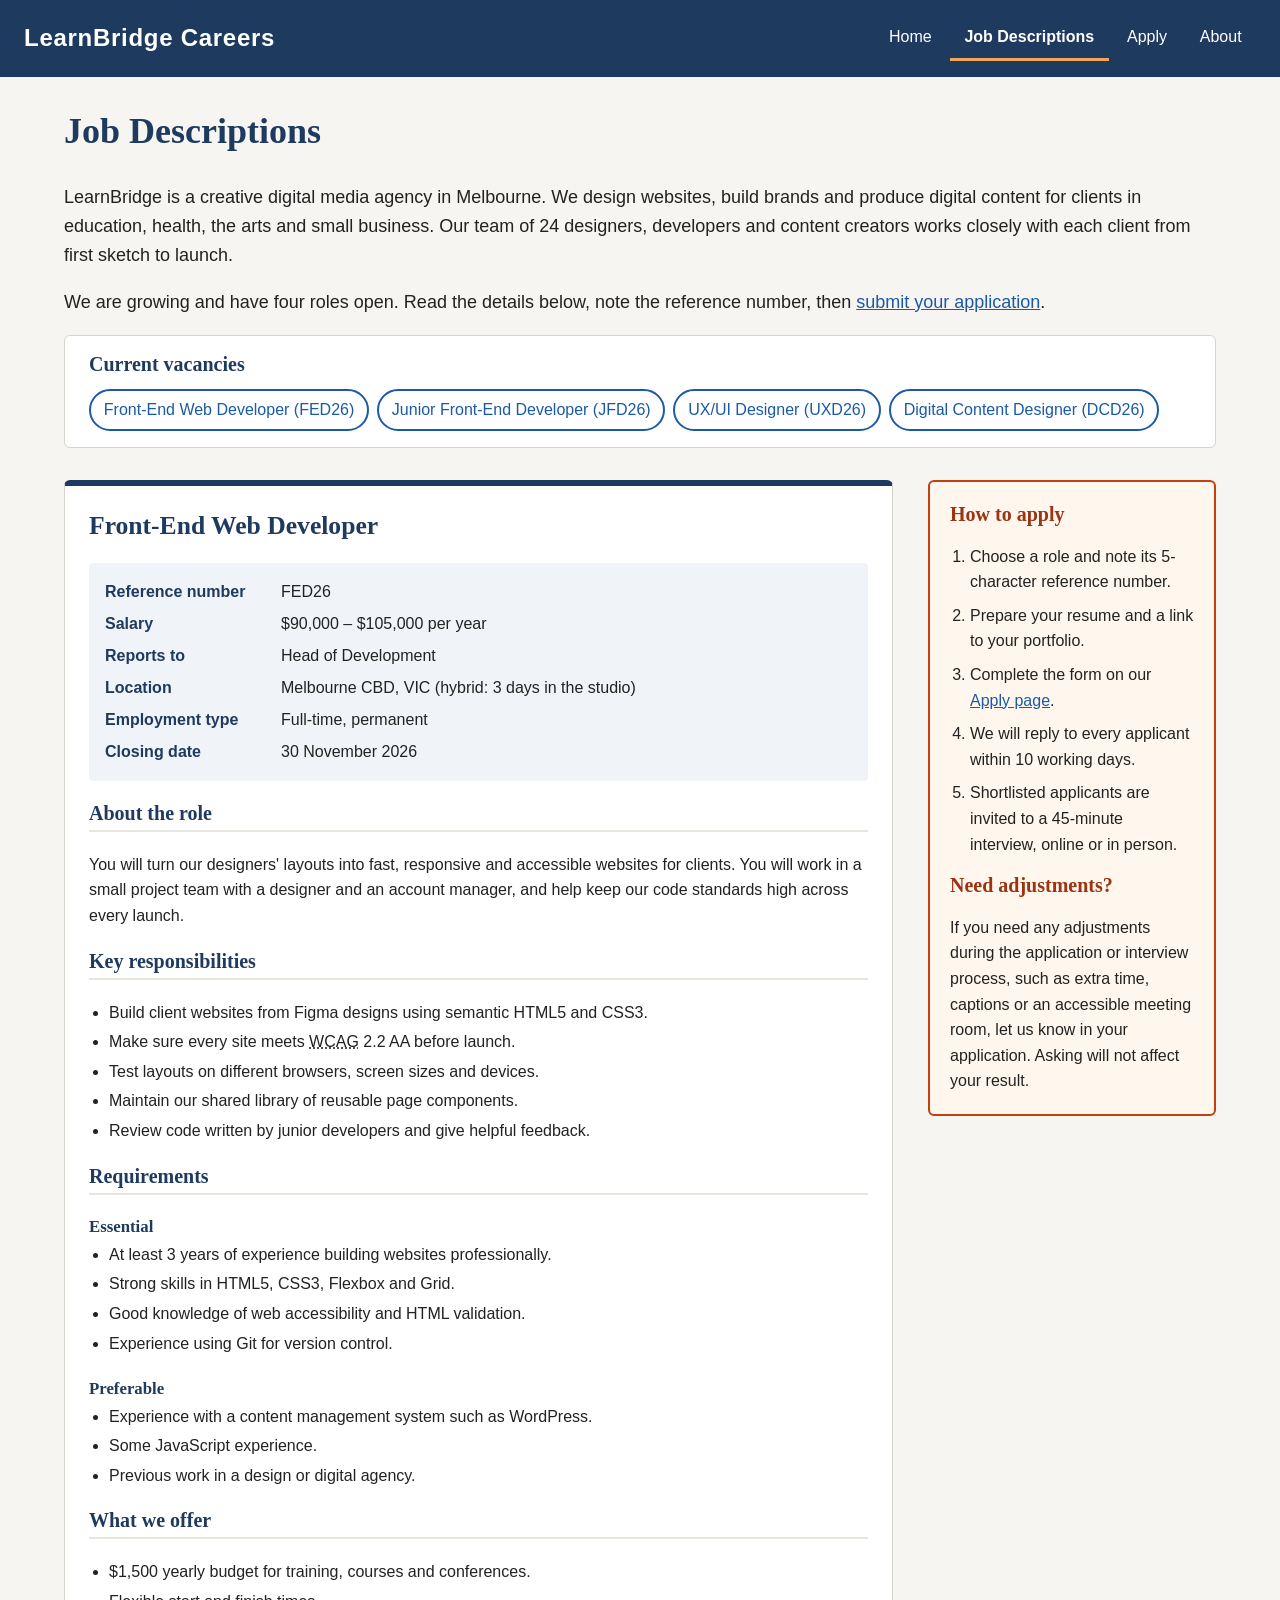
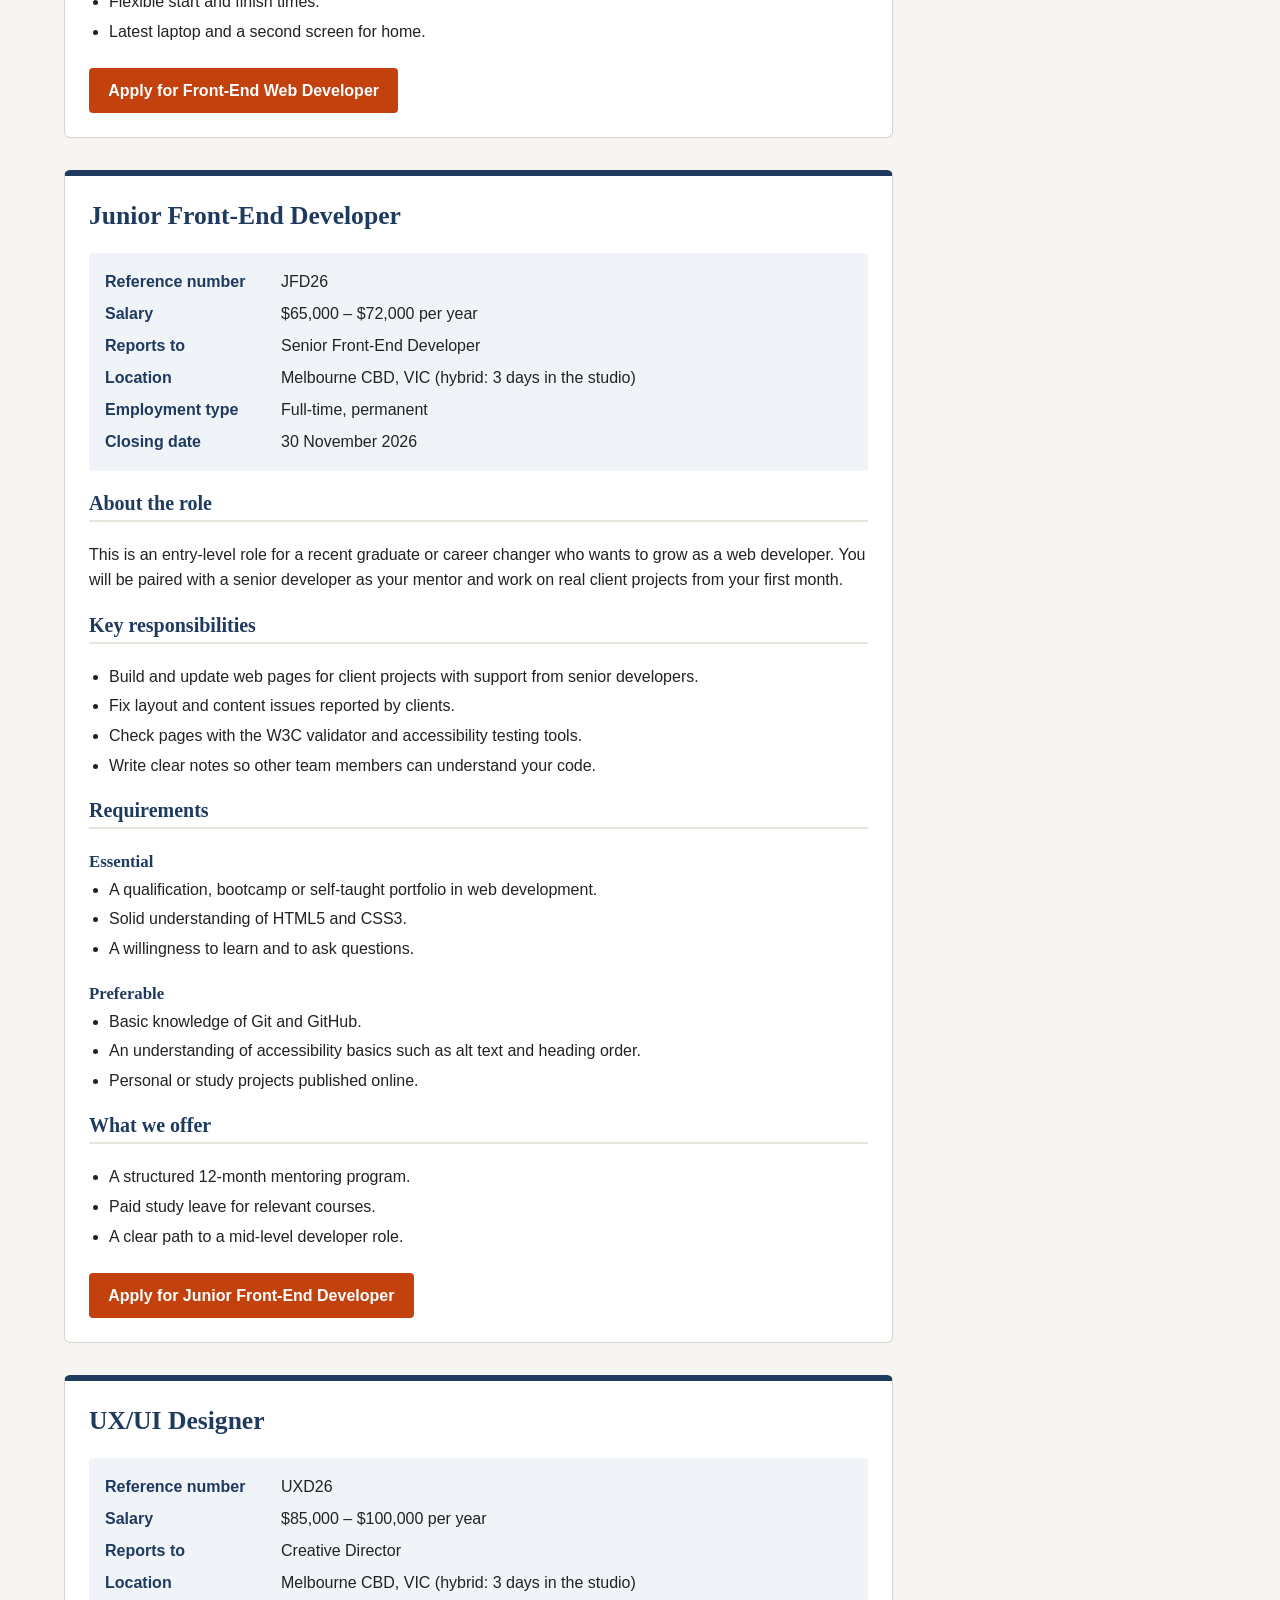
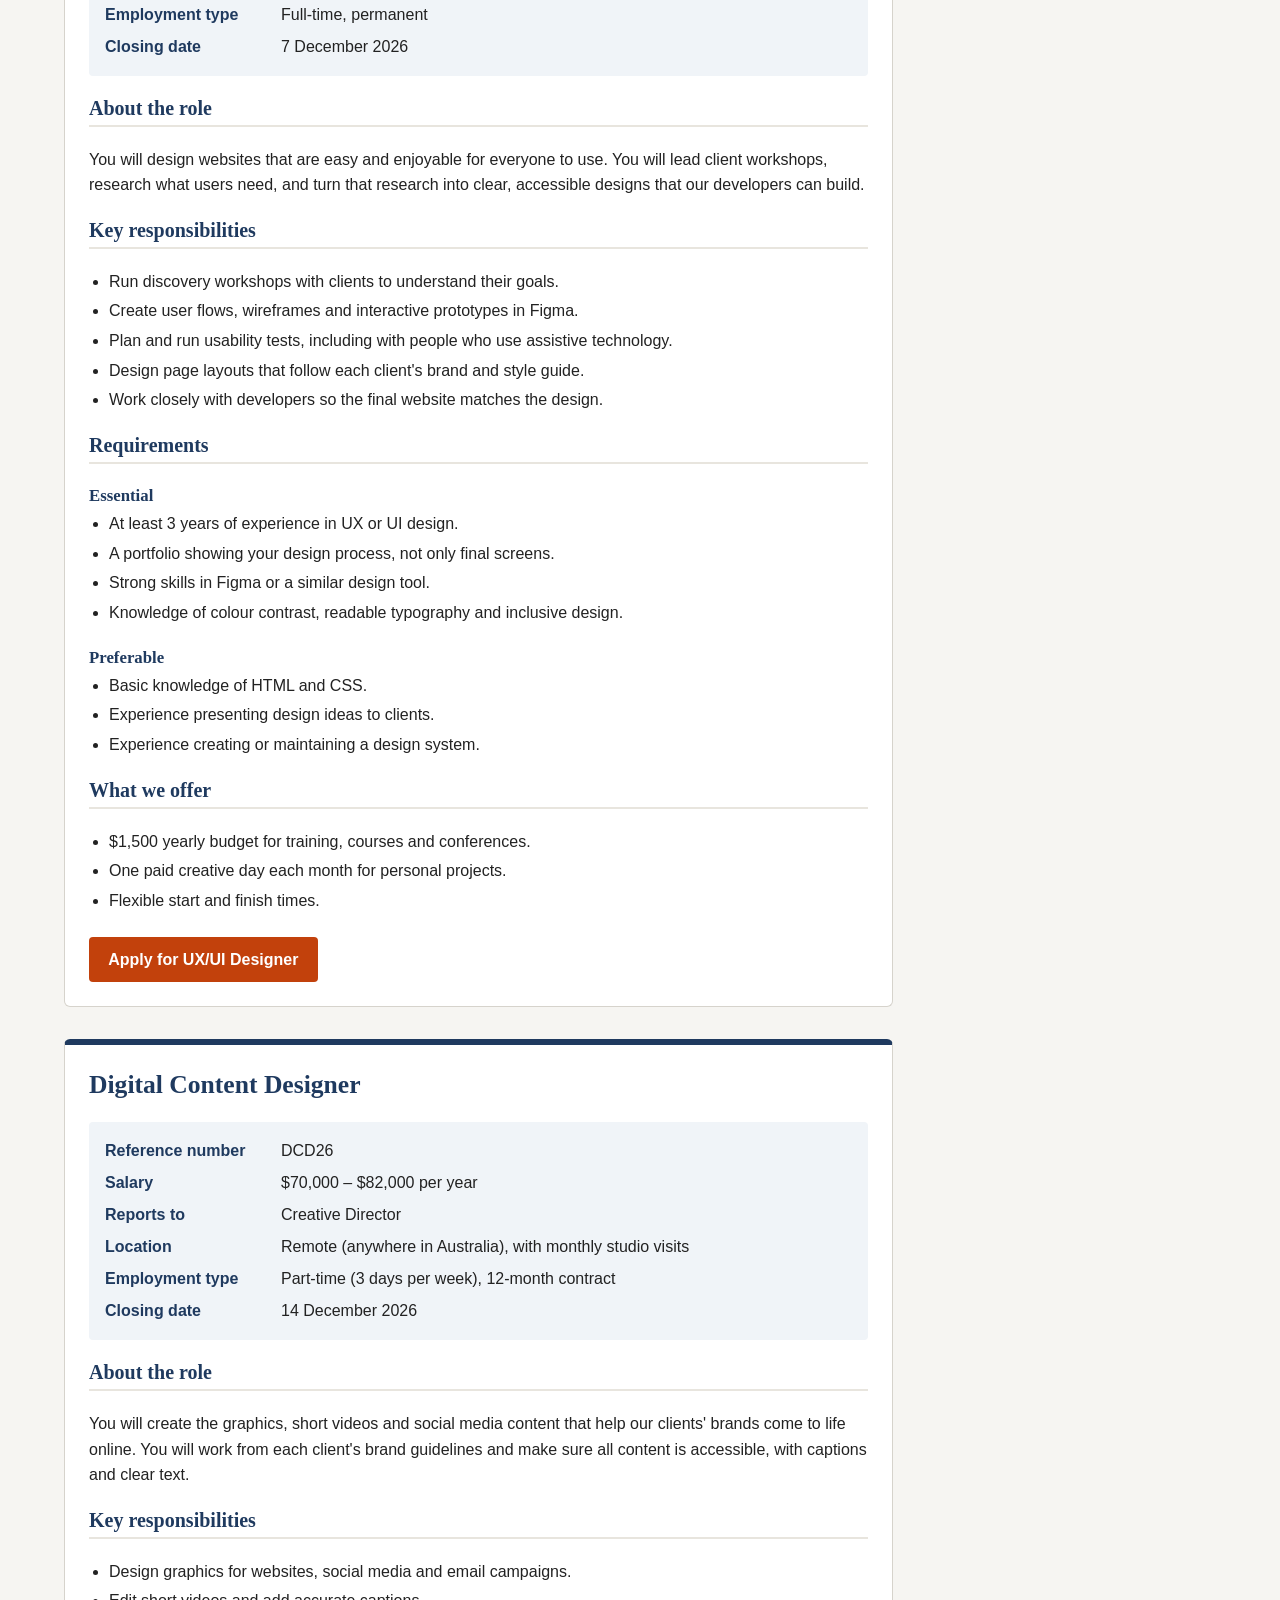
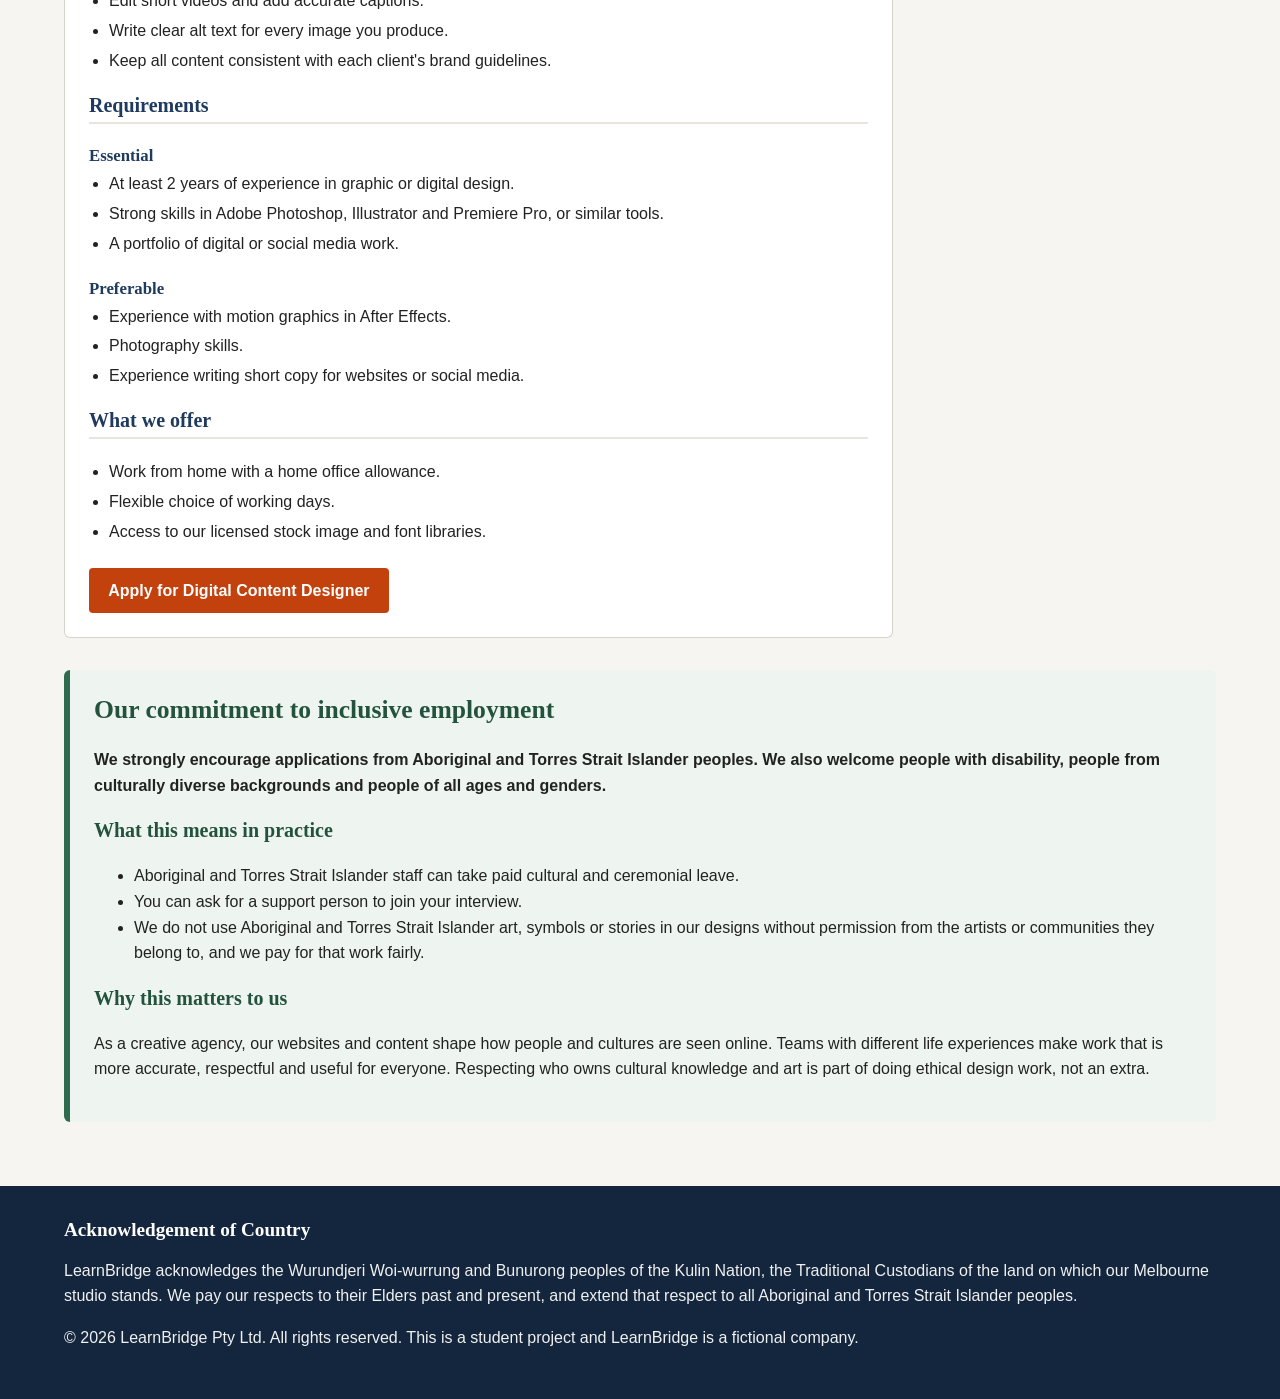
==== jobs.html @ 380470c9 "import part 1 site as starting point for part 2" ====
<!DOCTYPE html>
<!--
  filename: jobs.html  

  author: Minh Nguyen

  created: 10/05/2026

  last modified: 10/29/2026

  description: 4 job descriptions available at LearnBridge and a how to apply sidebar
-->
<html lang="en">
<head>
  <meta charset="UTF-8">
  <meta name="viewport" content="width=device-width, initial-scale=1.0">
  <meta name="description" content="Job vacancies at LearnBridge, a creative digital media agency: front-end developers, UX/UI designer and digital content designer.">
  <meta name="keywords" content="LearnBridge, jobs, careers, front-end developer, UX designer, UI designer, digital content, creative agency">
  <meta name="author" content="Minh Nguyen">
  <link rel="stylesheet" href="styles/styles.css">

  <!-- Embedded CSS || Used in Inclusion Section -->
  <style>
    .inclusion {
      margin-top: 1rem;
      padding: 1.5rem;
      background-color: #eef5f0;
      border-left: 6px solid #2f6b4f;
      border-radius: 6px;
      clear: both;
    }
 
    .inclusion h2,
    .inclusion h3 {
      color: #24533d;
    }
 
    .inclusion h2 {
      margin-top: 0;
    }
  </style>
  
  <title>Job Descriptions | LearnBridge Careers</title>

</head>
 
<body>
  <a class="skip-link" href="#main">Skip to main content</a>
  
  <!-- Common menu  -->
  <header class="site-header">
    <p class="logo">LearnBridge Careers</p>
    <nav aria-label="Menu">
      <ul class="menu">
        <li><a href="index.html">Home</a></li>
        <li><a href="jobs.html" aria-current="page">Job Descriptions</a></li>
        <li><a href="apply.html">Apply</a></li>
        <li><a href="about.html">About</a></li>
      </ul>
    </nav>
  </header>
 
  <main id="main">
    
    <!-- Page intro  -->
    <section class="page-intro">
      <h1>Job Descriptions</h1>
      <p>LearnBridge is a creative digital media agency in Melbourne. We design websites, build brands and produce digital content for clients in education, health, the arts and small business. Our team of 24 designers, developers and content creators works closely with each client from first sketch to launch.</p>
      <p>We are growing and have four roles open. Read the details below, note the reference number, then <a href="apply.html">submit your application</a>.</p>
    </section>

    <nav class="job-links" aria-label="Jobs on this page">
      <h2>Current vacancies</h2>
      <ul>
        <li><a href="#FED26">Front-End Web Developer (FED26)</a></li>
        <li><a href="#JFD26">Junior Front-End Developer (JFD26)</a></li>
        <li><a href="#UXD26">UX/UI Designer (UXD26)</a></li>
        <li><a href="#DCD26">Digital Content Designer (DCD26)</a></li>
      </ul>
    </nav>
 
    <div class="jobs-layout">
      <div class="job-list">

        <!-- Front-End Web Developer -->
        <article class="job" id="FED26">
          <h2>Front-End Web Developer</h2>
 
          <dl class="job-summary">
            <dt>Reference number</dt>
            <dd>FED26</dd>
            <dt>Salary</dt>
            <dd>$90,000 &ndash; $105,000 per year</dd>
            <dt>Reports to</dt>
            <dd>Head of Development</dd>
            <dt>Location</dt>
            <dd>Melbourne CBD, VIC (hybrid: 3 days in the studio)</dd>
            <dt>Employment type</dt>
            <dd>Full-time, permanent</dd>
            <dt>Closing date</dt>
            <dd><time datetime="2026-11-30">30 November 2026</time></dd>
          </dl>
 
          <section>
            <h3>About the role</h3>
            <p>You will turn our designers' layouts into fast, responsive and accessible websites for clients. You will work in a small project team with a designer and an account manager, and help keep our code standards high across every launch.</p>
          </section>
 
          <section>
            <h3>Key responsibilities</h3>
            <ul>
              <li>Build client websites from Figma designs using semantic HTML5 and CSS3.</li>
              <li>Make sure every site meets <abbr title="Web Content Accessibility Guidelines">WCAG</abbr> 2.2 AA before launch.</li>
              <li>Test layouts on different browsers, screen sizes and devices.</li>
              <li>Maintain our shared library of reusable page components.</li>
              <li>Review code written by junior developers and give helpful feedback.</li>
            </ul>
          </section>
 
          <section>
            <h3>Requirements</h3>
            <h4>Essential</h4>
            <ul>
              <li>At least 3 years of experience building websites professionally.</li>
              <li>Strong skills in HTML5, CSS3, Flexbox and Grid.</li>
              <li>Good knowledge of web accessibility and HTML validation.</li>
              <li>Experience using Git for version control.</li>
            </ul>
            <h4>Preferable</h4>
            <ul>
              <li>Experience with a content management system such as WordPress.</li>
              <li>Some JavaScript experience.</li>
              <li>Previous work in a design or digital agency.</li>
            </ul>
          </section>
 
          <section>
            <h3>What we offer</h3>
            <ul>
              <li>$1,500 yearly budget for training, courses and conferences.</li>
              <li>Flexible start and finish times.</li>
              <li>Latest laptop and a second screen for home.</li>
            </ul>
          </section>
 
          <p class="apply-link"><a href="apply.html">Apply for Front-End Web Developer</a></p>
        </article>
 
        <!-- Junior Front-End Developer -->
        <article class="job" id="JFD26">
          <h2>Junior Front-End Developer</h2>
 
          <dl class="job-summary">
            <dt>Reference number</dt>
            <dd>JFD26</dd>
            <dt>Salary</dt>
            <dd>$65,000 &ndash; $72,000 per year</dd>
            <dt>Reports to</dt>
            <dd>Senior Front-End Developer</dd>
            <dt>Location</dt>
            <dd>Melbourne CBD, VIC (hybrid: 3 days in the studio)</dd>
            <dt>Employment type</dt>
            <dd>Full-time, permanent</dd>
            <dt>Closing date</dt>
            <dd><time datetime="2026-11-30">30 November 2026</time></dd>
          </dl>
 
          <section>
            <h3>About the role</h3>
            <p>This is an entry-level role for a recent graduate or career changer who wants to grow as a web developer. You will be paired with a senior developer as your mentor and work on real client projects from your first month.</p>
          </section>
 
          <section>
            <h3>Key responsibilities</h3>
            <ul>
              <li>Build and update web pages for client projects with support from senior developers.</li>
              <li>Fix layout and content issues reported by clients.</li>
              <li>Check pages with the W3C validator and accessibility testing tools.</li>
              <li>Write clear notes so other team members can understand your code.</li>
            </ul>
          </section>
 
          <section>
            <h3>Requirements</h3>
            <h4>Essential</h4>
            <ul>
              <li>A qualification, bootcamp or self-taught portfolio in web development.</li>
              <li>Solid understanding of HTML5 and CSS3.</li>
              <li>A willingness to learn and to ask questions.</li>
            </ul>
            <h4>Preferable</h4>
            <ul>
              <li>Basic knowledge of Git and GitHub.</li>
              <li>An understanding of accessibility basics such as alt text and heading order.</li>
              <li>Personal or study projects published online.</li>
            </ul>
          </section>
 
          <section>
            <h3>What we offer</h3>
            <ul>
              <li>A structured 12-month mentoring program.</li>
              <li>Paid study leave for relevant courses.</li>
              <li>A clear path to a mid-level developer role.</li>
            </ul>
          </section>
 
          <p class="apply-link"><a href="apply.html">Apply for Junior Front-End Developer</a></p>
        </article>
 
        <!-- UX/UI Designer -->
        <article class="job" id="UXD26">
          <h2>UX/UI Designer</h2>
 
          <dl class="job-summary">
            <dt>Reference number</dt>
            <dd>UXD26</dd>
            <dt>Salary</dt>
            <dd>$85,000 &ndash; $100,000 per year</dd>
            <dt>Reports to</dt>
            <dd>Creative Director</dd>
            <dt>Location</dt>
            <dd>Melbourne CBD, VIC (hybrid: 3 days in the studio)</dd>
            <dt>Employment type</dt>
            <dd>Full-time, permanent</dd>
            <dt>Closing date</dt>
            <dd><time datetime="2026-12-07">7 December 2026</time></dd>
          </dl>
 
          <section>
            <h3>About the role</h3>
            <p>You will design websites that are easy and enjoyable for everyone to use. You will lead client workshops, research what users need, and turn that research into clear, accessible designs that our developers can build.</p>
          </section>
 
          <section>
            <h3>Key responsibilities</h3>
            <ul>
              <li>Run discovery workshops with clients to understand their goals.</li>
              <li>Create user flows, wireframes and interactive prototypes in Figma.</li>
              <li>Plan and run usability tests, including with people who use assistive technology.</li>
              <li>Design page layouts that follow each client's brand and style guide.</li>
              <li>Work closely with developers so the final website matches the design.</li>
            </ul>
          </section>
 
          <section>
            <h3>Requirements</h3>
            <h4>Essential</h4>
            <ul>
              <li>At least 3 years of experience in UX or UI design.</li>
              <li>A portfolio showing your design process, not only final screens.</li>
              <li>Strong skills in Figma or a similar design tool.</li>
              <li>Knowledge of colour contrast, readable typography and inclusive design.</li>
            </ul>
            <h4>Preferable</h4>
            <ul>
              <li>Basic knowledge of HTML and CSS.</li>
              <li>Experience presenting design ideas to clients.</li>
              <li>Experience creating or maintaining a design system.</li>
            </ul>
          </section>
 
          <section>
            <h3>What we offer</h3>
            <ul>
              <li>$1,500 yearly budget for training, courses and conferences.</li>
              <li>One paid creative day each month for personal projects.</li>
              <li>Flexible start and finish times.</li>
            </ul>
          </section>
 
          <p class="apply-link"><a href="apply.html">Apply for UX/UI Designer</a></p>
        </article>
 
        <!-- Digital Content Designer -->
        <article class="job" id="DCD26">
          <h2>Digital Content Designer</h2>
 
          <dl class="job-summary">
            <dt>Reference number</dt>
            <dd>DCD26</dd>
            <dt>Salary</dt>
            <dd>$70,000 &ndash; $82,000 per year</dd>
            <dt>Reports to</dt>
            <dd>Creative Director</dd>
            <dt>Location</dt>
            <dd>Remote (anywhere in Australia), with monthly studio visits</dd>
            <dt>Employment type</dt>
            <dd>Part-time (3 days per week), 12-month contract</dd>
            <dt>Closing date</dt>
            <dd><time datetime="2026-12-14">14 December 2026</time></dd>
          </dl>
 
          <section>
            <h3>About the role</h3>
            <p>You will create the graphics, short videos and social media content that help our clients' brands come to life online. You will work from each client's brand guidelines and make sure all content is accessible, with captions and clear text.</p>
          </section>
 
          <section>
            <h3>Key responsibilities</h3>
            <ul>
              <li>Design graphics for websites, social media and email campaigns.</li>
              <li>Edit short videos and add accurate captions.</li>
              <li>Write clear alt text for every image you produce.</li>
              <li>Keep all content consistent with each client's brand guidelines.</li>
            </ul>
          </section>
 
          <section>
            <h3>Requirements</h3>
            <h4>Essential</h4>
            <ul>
              <li>At least 2 years of experience in graphic or digital design.</li>
              <li>Strong skills in Adobe Photoshop, Illustrator and Premiere Pro, or similar tools.</li>
              <li>A portfolio of digital or social media work.</li>
            </ul>
            <h4>Preferable</h4>
            <ul>
              <li>Experience with motion graphics in After Effects.</li>
              <li>Photography skills.</li>
              <li>Experience writing short copy for websites or social media.</li>
            </ul>
          </section>
 
          <section>
            <h3>What we offer</h3>
            <ul>
              <li>Work from home with a home office allowance.</li>
              <li>Flexible choice of working days.</li>
              <li>Access to our licensed stock image and font libraries.</li>
            </ul>
          </section>
 
          <p class="apply-link"><a href="apply.html">Apply for Digital Content Designer</a></p>
        </article>
 
      </div>
 
      <!-- Sidebar - Extra Info -->
      <aside class="sidebar" aria-label="Application information">
        <h2>How to apply</h2>
        <ol>
          <li>Choose a role and note its 5-character reference number.</li>
          <li>Prepare your resume and a link to your portfolio.</li>
          <li>Complete the form on our <a href="apply.html">Apply page</a>.</li>
          <li>We will reply to every applicant within 10 working days.</li>
          <li>Shortlisted applicants are invited to a 45-minute interview, online or in person.</li>
        </ol>
 
        <h2>Need adjustments?</h2>
        <p>If you need any adjustments during the application or interview process, such as extra time, captions or an accessible meeting room, let us know in your application. Asking will not affect your result.</p>
      </aside>
 
    </div>
 
    <!-- Inclusive employment statement || Used Embedded CSS in head -->
    <section class="inclusion" id="inclusion">
      <h2>Our commitment to inclusive employment</h2>

      <!-- Inline CSS -->
      <p style="font-weight: bold;">We strongly encourage applications from Aboriginal and Torres Strait Islander peoples. We also welcome people with disability, people from culturally diverse backgrounds and people of all ages and genders.</p>
 
      <h3>What this means in practice</h3>
      <ul>
        <li>Aboriginal and Torres Strait Islander staff can take paid cultural and ceremonial leave.</li>
        <li>You can ask for a support person to join your interview.</li>
        <li>We do not use Aboriginal and Torres Strait Islander art, symbols or stories in our designs without permission from the artists or communities they belong to, and we pay for that work fairly.</li>
      </ul>
 
      <h3>Why this matters to us</h3>
      <p>As a creative agency, our websites and content shape how people and cultures are seen online. Teams with different life experiences make work that is more accurate, respectful and useful for everyone. Respecting who owns cultural knowledge and art is part of doing ethical design work, not an extra.</p>
    </section>
 
  </main>
 
  <!-- Footer -->
  <footer class="site-footer">
    <h2>Acknowledgement of Country</h2>
    <p>LearnBridge acknowledges the Wurundjeri Woi-wurrung and Bunurong peoples of the Kulin Nation, the Traditional Custodians of the land on which our Melbourne studio stands. We pay our respects to their Elders past and present, and extend that respect to all Aboriginal and Torres Strait Islander peoples.</p>
    <p>&copy; 2026 LearnBridge Pty Ltd. All rights reserved. This is a student project and LearnBridge is a fictional company.</p>
  </footer>
</body>
</html>
---- styles/styles.css ----
/*

filename: styles.css  

author: Minh Nguyen

created: 10/23/2026

last modified: 10/29/2026

description: This file contains the CSS for the website, including all 4 pages.

Contents
    1.  Colour reference
    2.  Base styles (all pages)
    3.  Header and main menu (all pages)
    4.  Footer (all pages)
    5.  Jobs page (jobs.html)
    6.  Home page (index.html)   - to be added by teammate
    7.  Apply page (apply.html)  - to be added by teammate
    8.  About page (about.html)  - to be added by teammate
    9.  Accessibility: skip link and keyboard focus
*/
 
 
/* 
    1. Colour reference
    #1f3a5f  dark blue   - header, headings
    #14263d  navy        - footer background
    #1a5aa6  blue        - links
    #c2410c  orange      - buttons, accents
    #9a3412  dark orange - button hover, aside headings
    #fff7ed  light peach - aside background
    #f6f5f2  off-white   - page background
    #222222  near-black  - body text
    #ffdd57  yellow      - keyboard focus highlight
*/

/* 2. Base styles (all pages) */

/* Width and height include padding and border */
* {
    box-sizing: border-box;
}
 
body {
    margin: 0;
    font-family: Arial, Helvetica, sans-serif;
    font-size: 1rem;          
    line-height: 1.6;         
    color: #222222;
    background-color: #f6f5f2;
}

h1, h2, h3, h4 {
    font-family: Georgia, "Times New Roman", serif;
    line-height: 1.25;
    color: #1f3a5f;
}
 
h1 {
    font-size: 2.25rem;
    margin-top: 0;
}
 
h2 {
    font-size: 1.6rem;
}
 
h3 {
    font-size: 1.25rem;
}
 
h4 {
    font-size: 1.05rem;
    margin-bottom: 0.25rem;
}
 
a {
    color: #1a5aa6;
}
 
a:hover {
    color: #0f3d73;
    text-decoration-thickness: 2px;
}
 
/* Dotted Underline for Abbreviations */
abbr[title] {
    text-decoration: underline dotted;    
    cursor: help;
}

#main {
    max-width: 75rem;            /* stops lines getting too long on wide screens */
    margin: 0 auto;              /* centers the content */
    padding: 2rem 1.5rem;
}
 
 
/* 3. Header and main menu (all pages) */
 
.site-header {
    display: flex;             /* logo on the left, menu on the right */
    flex-wrap: wrap;           /* menu drops below the logo on small screens */
    justify-content: space-between;
    align-items: center;
    gap: 0.5rem 2rem;
    padding: 1rem 1.5rem;
    background-color: #1f3a5f;
    color: #ffffff;
}
 
.logo {
    margin: 0;
    font-size: 1.5rem;
    font-weight: bold;
    letter-spacing: 0.03em;
}
 
.menu {
    display: flex;
    flex-wrap: wrap;
    gap: 0.25rem;
    margin: 0;
    padding: 0;
    list-style: none;            /* removes the bullet points */
}
 
.menu > li {
    margin: 0;
}
 
.menu a {
    display: block;              /* makes the area clickable */
    padding: 0.5rem 0.9rem;
    color: #ffffff;
    text-decoration: none;
    border-bottom: 3px solid transparent;
}
 
.menu a:hover {
    color: #ffffff;
    background-color: #2c4f7c;
    border-bottom-color: #ffffff;
}
 
/* Highlights the page the user is on */
.menu a[aria-current="page"] {
    font-weight: bold;
    border-bottom-color: #f2a65a;
}
 

/* 4. Footer (all pages) */
 
.site-footer {
    margin-top: 2rem;
    padding: 2rem 1.5rem;
    background-color: #14263d;
    color: #f0f0f0;
}
 
/* Center everything inside the footer.
   72rem lines the footer text up with main
   (75rem minus the 1.5rem padding on each side) (Claude help) */
.site-footer > * {
    max-width: 72rem;
    margin-left: auto;
    margin-right: auto;
}
 
.site-footer h2 {
    margin-top: 0;
    font-size: 1.2rem;
    color: #ffffff;
}
 
 
/* 5. Jobs page (jobs.html) */
 
/* Page introduction */
 
/* make the intro paragraphs slightly larger */
.page-intro p {
    font-size: 1.125rem;
}
 
/* Current vacancies menu */
 
.job-links {
    margin-bottom: 2rem;
    padding: 1rem 1.5rem;
    background-color: #ffffff;
    border: 1px solid #d6d3cc;
    border-radius: 6px;
}
 
.job-links h2 {
    margin: 0 0 0.75rem;
    font-size: 1.25rem;
}
 
.job-links ul {
    display: flex;
    flex-wrap: wrap;
    gap: 0.5rem;
    margin: 0;
    padding: 0;
    list-style: none;                  /* removes the bullet points */
}
 
/* Pill buttons */
.job-links a {
    display: inline-block;
    padding: 0.4rem 0.8rem;
    border: 2px solid #1a5aa6;
    border-radius: 999px;
    text-decoration: none;
}
 
.job-links a:hover {
    color: #ffffff;
    background-color: #1a5aa6;
}
 
.job-list {
  float: left;
  width: 72%;
}
 
/* Aside requirement: floated right, 25% width, margin, padding and border */
.sidebar {
    float: right;
    width: 25%;
    margin: 0 0 1.5rem 3%;
    padding: 1.25rem;
    border: 2px solid #c2410c;
    border-radius: 6px;
    background-color: #fff7ed;
}
  
/* Sidebar contents */
 
.sidebar h2 {
    margin-top: 0;
    font-size: 1.25rem;
    color: #9a3412;
}
 
.sidebar ol {
    padding-left: 1.25rem;
}
 
.sidebar li {
    margin-bottom: 0.5rem;
}
 
/* Remove extra space under the last paragraph */
.sidebar p:last-child {
    margin-bottom: 0;
}
 
/* Job cards */
 
.job {
    margin-bottom: 2rem;
    padding: 1.5rem;
    background-color: #ffffff;
    border: 1px solid #d6d3cc;
    border-top: 6px solid #1f3a5f;
    border-radius: 6px;
}
 
.job h2 {
    margin-top: 0;
}
 
.job section {
    margin-top: 1.25rem;
}
 
.job h3 {
    padding-bottom: 0.25rem;
    border-bottom: 2px solid #e8e5de;
}
 
.job ul {
    padding-left: 1.25rem;
}
 
.job li {
    margin-bottom: 0.25rem;
}
 
/* Lists directly after an h4 sit closer to its heading */
.job h4 + ul {
    margin-top: 0.25rem;
}
 
/* Job summary */
 
.job-summary {
    display: grid;                /* places dt and dd on the same line */
    grid-template-columns: 10rem 1fr;
    gap: 0.4rem 1rem;
    margin: 0 0 1rem;
    padding: 1rem;
    background-color: #f0f4f8;
    border-radius: 4px;
}
 
.job-summary dt {
    font-weight: bold;
    color: #1f3a5f;
}
 
.job-summary dd {
    margin: 0;                   /* removes the default indent */
}
 
/* Apply button */
 
.apply-link {
    margin: 1.5rem 0 0;
}
 
.apply-link a {
    display: inline-block;
    padding: 0.6rem 1.2rem;
    font-weight: bold;
    color: #ffffff;
    background-color: #c2410c;
    border-radius: 4px;
    text-decoration: none;
}
 
.apply-link a:hover {
    color: #ffffff;
    background-color: #9a3412;
}
 
 

/* 6. Home page (index.html) */

.home .logo {
    display: flex;
    align-items: center;
    gap: 0.75rem;
}

.home .logo img {
    display: block;
    border-radius: 8px;
}

/* Space between the page sections */
.home main > section {
    margin-bottom: 2.5rem;
}

.home main > section > h2 {
    margin-top: 0;
}

.home .section-intro {
    max-width: 60ch;
}

/* Hero: text on the left, image on the right */
.home .hero {
    display: grid;
    grid-template-columns: 1.2fr 1fr;
    gap: 2rem;
    align-items: center;
    padding: 2.5rem;
    color: #ffffff;
    background-color: #1f3a5f;
    border-radius: 6px;
}

.home .hero h1 {
    margin-bottom: 0.25rem;
    font-size: 2.75rem;
    color: #ffffff;
}

.home .hero p {
    max-width: 55ch;
}

.home .eyebrow {
    display: inline-block;
    margin-bottom: 1rem;
    padding: 0.2rem 0.8rem;
    font-size: 0.85rem;
    font-weight: bold;
    text-transform: uppercase;
    color: #ffffff;
    background-color: #c2410c;
    border-radius: 999px;
}

.home .hero-img {
    width: 100%;                 
    height: auto;
    border-radius: 6px;
}

/* Buttons (links and the search button) */
.home .btn,
.home .search-row button {
    display: inline-block;
    padding: 0.6rem 1.2rem;
    font: inherit;
    font-weight: bold;
    color: #ffffff;
    background-color: #c2410c;
    border: 0;
    border-radius: 4px;
    text-decoration: none;
    cursor: pointer;
}

.home .btn:hover,
.home .search-row button:hover {
    color: #ffffff;
    background-color: #9a3412;
}

/* White button used on the dark blue hero */
.home .btn-light {
    color: #1f3a5f;
    background-color: #ffffff;
}

.home .btn-light:hover {
    color: #1f3a5f;
    background-color: #f0f4f8;
}

/* Search box */
.home .search-box {
    padding: 1rem 1.5rem;
    background-color: #ffffff;
    border: 1px solid #d6d3cc;
    border-radius: 6px;
}

.home .search-box label {
    display: block;
    margin-bottom: 0.4rem;
    font-weight: bold;
    color: #1f3a5f;
}

.home .search-row {
    display: flex;
    gap: 0.75rem;
    max-width: 36rem;
}

.home .search-row input[type="search"] {
    flex: 1;                     
    padding: 0.6rem 0.8rem;
    font: inherit;
    border: 2px solid #1f3a5f;
    border-radius: 4px;
}

.home .search-row input[type="search"]:focus {
    outline: 3px solid #1a5aa6;
    outline-offset: 2px;
}

/* Numbers strip */
.home .stats-list {
    display: grid;
    grid-template-columns: repeat(auto-fit, minmax(160px, 1fr));
    gap: 1rem;
    margin: 0;
    padding: 1.25rem;
    list-style: none;
    text-align: center;
    background-color: #f0f4f8;
    border-radius: 6px;
}

.home .stats-list strong {
    display: block;
    font-family: Georgia, "Times New Roman", serif;
    font-size: 1.9rem;
    color: #1f3a5f;
}

/* Cards (benefits and vacancies) */
.home .card-grid {
    display: grid;
    grid-template-columns: repeat(auto-fit, minmax(240px, 1fr));
    gap: 1.5rem;
    margin: 0;
    padding: 0;
    list-style: none;
}

.home .card {
    padding: 1.5rem;
    background-color: #ffffff;
    border: 1px solid #d6d3cc;
    border-top: 6px solid #1f3a5f;
    border-radius: 6px;
}

.home .card h3 {
    margin-top: 0;
}

.home .card:hover {
    border-top-color: #c2410c;
}

.home .card .meta {
    font-weight: bold;
    color: #9a3412;
}

/* Table with merged cells */
.home .timeline {
    width: 100%;
    border-collapse: collapse;
    background-color: #ffffff;
}

.home .timeline caption {
    padding: 0.5rem 0;
    font-weight: bold;
    text-align: left;
    color: #1f3a5f;
}

.home .timeline th,
.home .timeline td {
    padding: 0.75rem 1rem;
    text-align: left;
    border: 1px solid #d6d3cc;
}

.home .timeline thead th {
    text-align: center;
    color: #ffffff;
    background-color: #1f3a5f;
}

.home .timeline tbody th {
    color: #1f3a5f;
    background-color: #f0f4f8;
}

.home .timeline tbody tr:nth-child(even) td {
    background-color: #faf9f6;
}

/* Row highlight on mouse hover */
.home .timeline tbody tr:hover td {
    background-color: #fff7ed;
}

.home .timeline tfoot td {
    font-weight: bold;
    text-align: center;
    color: #ffffff;
    background-color: #c2410c;
}

/* Call to action */
.home .cta {
    padding: 2rem 1.5rem;
    text-align: center;
    background-color: #fff7ed;
    border: 2px solid #c2410c;
    border-radius: 6px;
}

.home .cta h2 {
    color: #9a3412;
}

.home .cta p {
    margin-left: auto;
    margin-right: auto;
    max-width: 55ch;
}

/* Footer links (Jira, GitHub, email) */
.home .footer-links {
    display: flex;
    flex-wrap: wrap;
    gap: 0.5rem 1.5rem;
    margin-top: 0;
    margin-bottom: 1rem;
    padding: 0;
    list-style: none;
}

.home .footer-links a {
    color: #ffffff;
}

.home .footer-links a:hover {
    color: #ffdd57;
}



/* 7. Apply page (apply.html) */

/* Thingy to use (gen by AI): 

  -- Layout & Display --
  - display: flex               : Turns on flexible layout to easily align items.
  - flex-direction: column      : Stacks items in a vertical column instead of a row.
  - flex-wrap                   : Allows items to wrap onto the next line if they run out of space.

  -- Box Model (Size & Spacing) --
  - width                       : Sets how wide an element is.
  - min-height                  : Sets the smallest height an element can be.
  - margin                      : Controls the outside space around an element.
  - padding                     : Controls the inside space between content and its border.
  - gap                         : Adds space between items.
  - box-sizing                  : Controls how element width and height are calculated with padding/border.

  -- Appearance & Borders --
  - background-color            : Changes the background color.
  - border                      : Adds an outline around an element.
  - border-radius               : Rounds out the corners of an element.
  - opacity                     : Sets how transparent or clear an element is.

  -- Typography (Text Styling) --
  - font-family                 : Changes the font style of the text.
  - font-size                   : Changes the size of the text.
  - font-weight                 : Makes text bold or normal.
  - font                        : Sets the text style (size, family, etc.).
  - color                       : Changes the text color.
  - text-align                  : Aligns text to the left, right, or center.

  -- Interaction & Behavior --
  - cursor                      : Changes how the mouse pointer looks when hovering over it.
  - resize                      : Lets users change the size of a box (like a textarea).
  - transition                  : Makes style changes (like hover effects) smooth over time.

*/

/* making the form into a column */
.apply-page form {
    display: flex;
    flex-direction: column;
    gap: 1rem;
}

/* styles for each group */
.apply-page fieldset {
    margin: 0;
    padding: 1rem;
    background-color: #ffffff;
    border: 1px solid #d6d3cc;
    border-radius: 6px;
}

.apply-page legend,
.apply-page label {
    font-weight: bold;
    color: #1f3a5f;
}

.apply-page fieldset p {
    margin: 1rem 0;
}

.apply-page input[type="text"],
.apply-page input[type="date"],
.apply-page input[type="email"],
.apply-page input[type="tel"],
.apply-page select,
.apply-page textarea {
    width: 100%;
    padding: 0.5rem;
    font: inherit;
    border: 1px solid #aebaca;
    border-radius: 4px;
}

/* size of checkbox/ */
.apply-page input[type="checkbox"],
.apply-page input[type="radio"] {
    width: auto;
    margin-right: 0.4rem;
}

.apply-page textarea {
    min-height: 8rem;
    resize: vertical;
}

/* space between buttons */
.apply-page form > p {
    display: flex;
    flex-wrap: wrap;
    gap: 0.75rem;
    margin: 0;
}

/* submit and reset buttons */
.apply-page button {
    padding: 0.5rem 1rem;
    color: #ffffff;
    background-color: #c2410c;
    border: 0;
    cursor: pointer;
}

.apply-page button:hover {
    background-color: #9a3412;
}
 
/* 8. About page (about.html) - teammate to add */
/* About content sections */
.about-section {
    margin-bottom: 2rem;
    padding: 1.5rem;
    background-color: #ffffff;
    border: 1px solid #d6d3cc;
    border-top: 6px solid #1f3a5f;
    border-radius: 6px;
}

.about-section h2 {
    margin-top: 0;
}

.about-section h3 {
    margin-top: 1.5rem;
}

/* Group and class information */
.group-details {
    padding: 1rem 1.5rem;
    background-color: #f0f4f8;
    border: 1px solid #d6d3cc;
    border-radius: 6px;
}

.group-details ul {
    margin-bottom: 0;
}

/* Group member cards */
.group-members {
    display: grid;
    grid-template-columns: repeat(2, minmax(0, 1fr));
    gap: 1rem;
    margin-top: 1rem;
}

.group-members .member-card {
    padding: 1.25rem;
    border: 1px solid #d6d3cc;
    border-top: 5px solid #1f3a5f;
    border-radius: 6px;
}

.group-members .member-card:nth-child(1) {
    background-color: #eef4f8;
}

.group-members .member-card:nth-child(2) {
    background-color: #fff7ed;
}

.group-members .member-card:nth-child(3) {
    background-color: #eef5ef;
}

.group-members .member-card:nth-child(4) {
    background-color: #f3f0f8;
}

.group-members .member-card h3 {
    margin-top: 0;
    margin-bottom: 1rem;
}

.group-members .member-card ul {
    margin-bottom: 0;
    padding-left: 1.25rem;
}

.group-members .member-card li {
    margin-bottom: 0.75rem;
    overflow-wrap: anywhere;
}

/* Group photo */
figure {
    margin: 1rem 0 0;
    padding: 1rem;
    text-align: center;
    background-color: #f0f4f8;
    border: 1px solid #d6d3cc;
    border-radius: 6px;
}

figure img {
    display: block;
    width: 100%;
    max-width: 600px;
    height: auto;
    margin: 0 auto;
}

figcaption {
    margin-top: 0.75rem;
    color: #222222;
}

/* Fun facts table */
table {
    width: 100%;
    margin-top: 1rem;
    border-collapse: collapse;
    background-color: #ffffff;
}

caption {
    margin-bottom: 0.75rem;
    color: #1f3a5f;
    font-weight: bold;
    text-align: left;
}

th,
td {
    padding: 0.75rem;
    border: 1px solid #d6d3cc;
    text-align: left;
}

th {
    color: #ffffff;
    background-color: #1f3a5f;
}

tbody tr:nth-child(even) {
    background-color: #f0f4f8;
}

/* Contact information */
address {
    font-style: normal;
    line-height: 1.8;
}

.contact-section {
    margin-top: 3rem;
    margin-bottom: 3rem;
}

/* Responsive layout */
@media (max-width: 600px) {
    .about-section {
        padding: 1rem;
    }

    .group-members {
        grid-template-columns: 1fr;
    }

    th,
    td {
        padding: 0.5rem;
        font-size: 0.9rem;
    }
}
 
/* 9. Accessibility: skip link and keyboard focus */
 
/* Skip link is moved off-screen until keyboard focus */
.skip-link {
    position: absolute;
    top: 0;
    left: -9999px;
}
 
.skip-link:focus {
    left: 1rem;
    top: 1rem;
    z-index: 10;
    padding: 0.75rem 1rem;
    font-weight: bold;
    color: #111111;
    background-color: #ffdd57;
}
 
/* Focus style for keyboard users */
a:focus {
    outline: 1px solid #111111;
    color: #111111;
    background-color: #ffdd57;
}
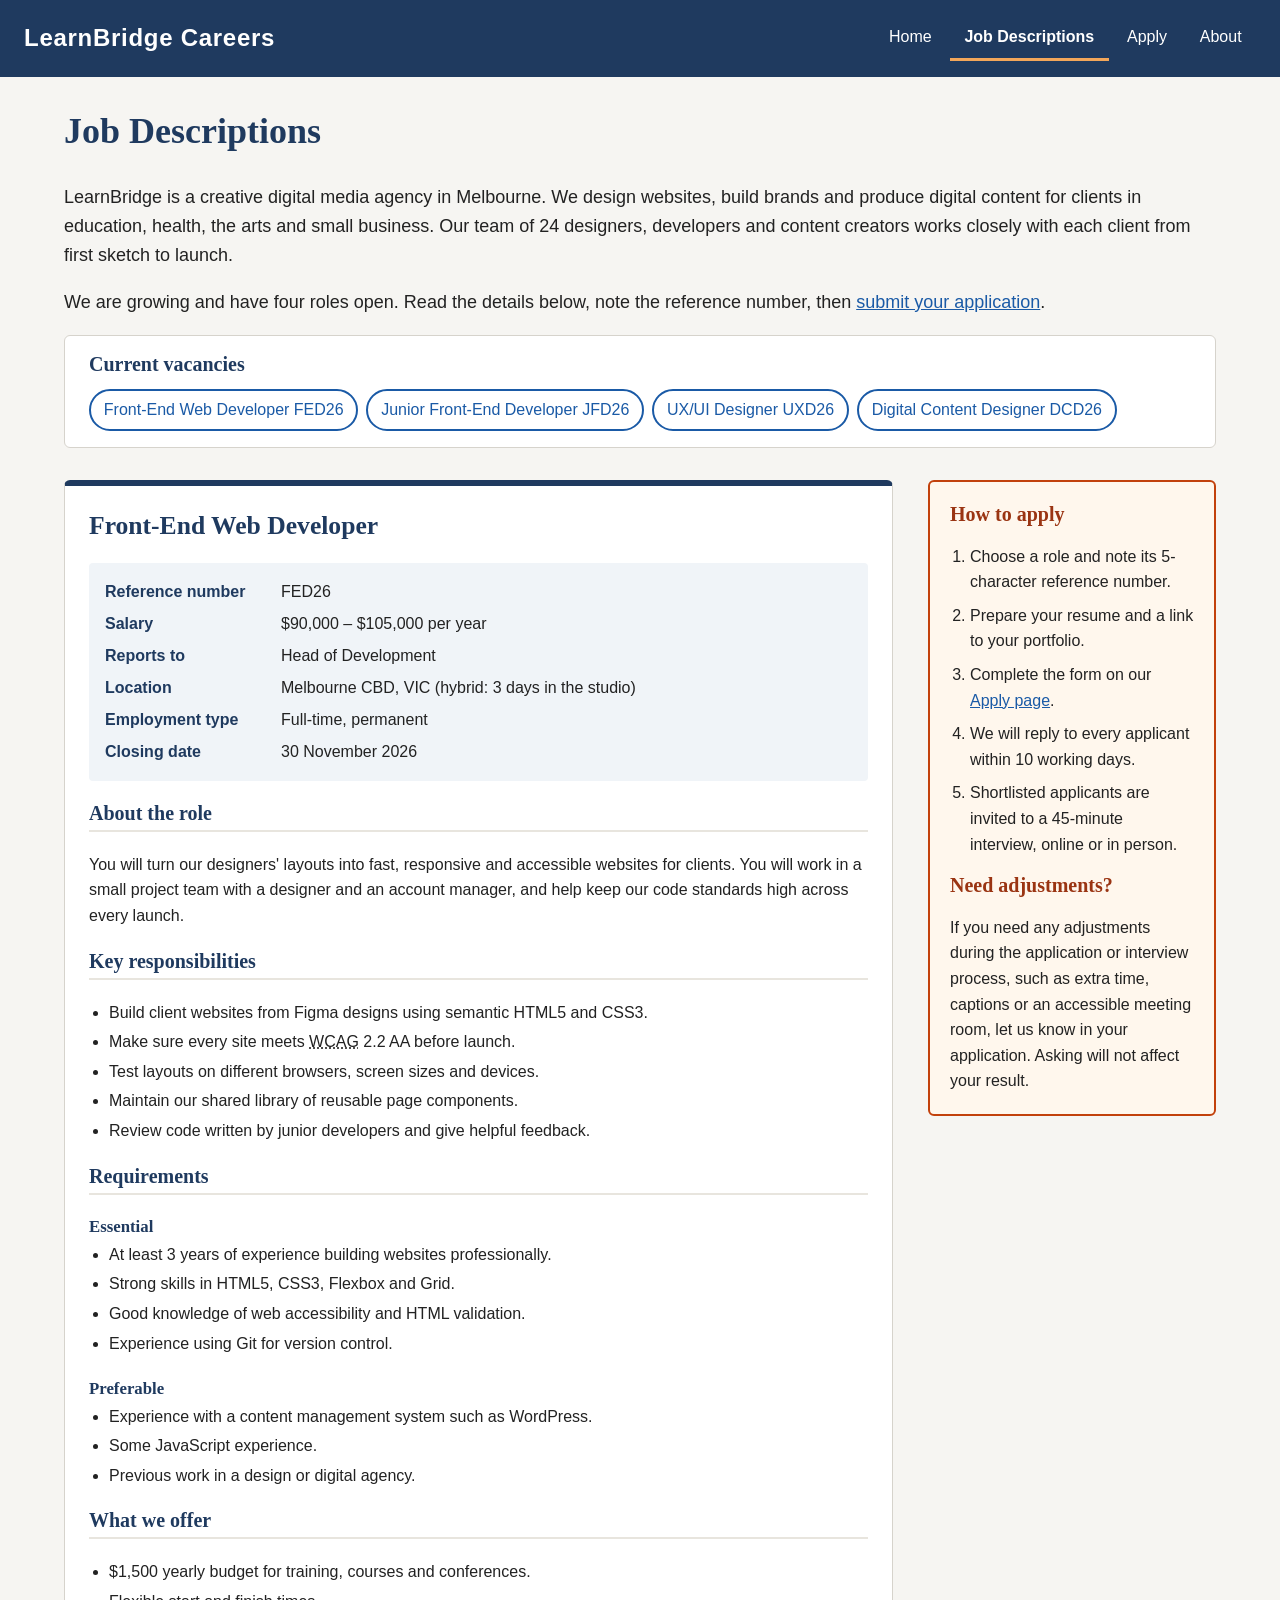
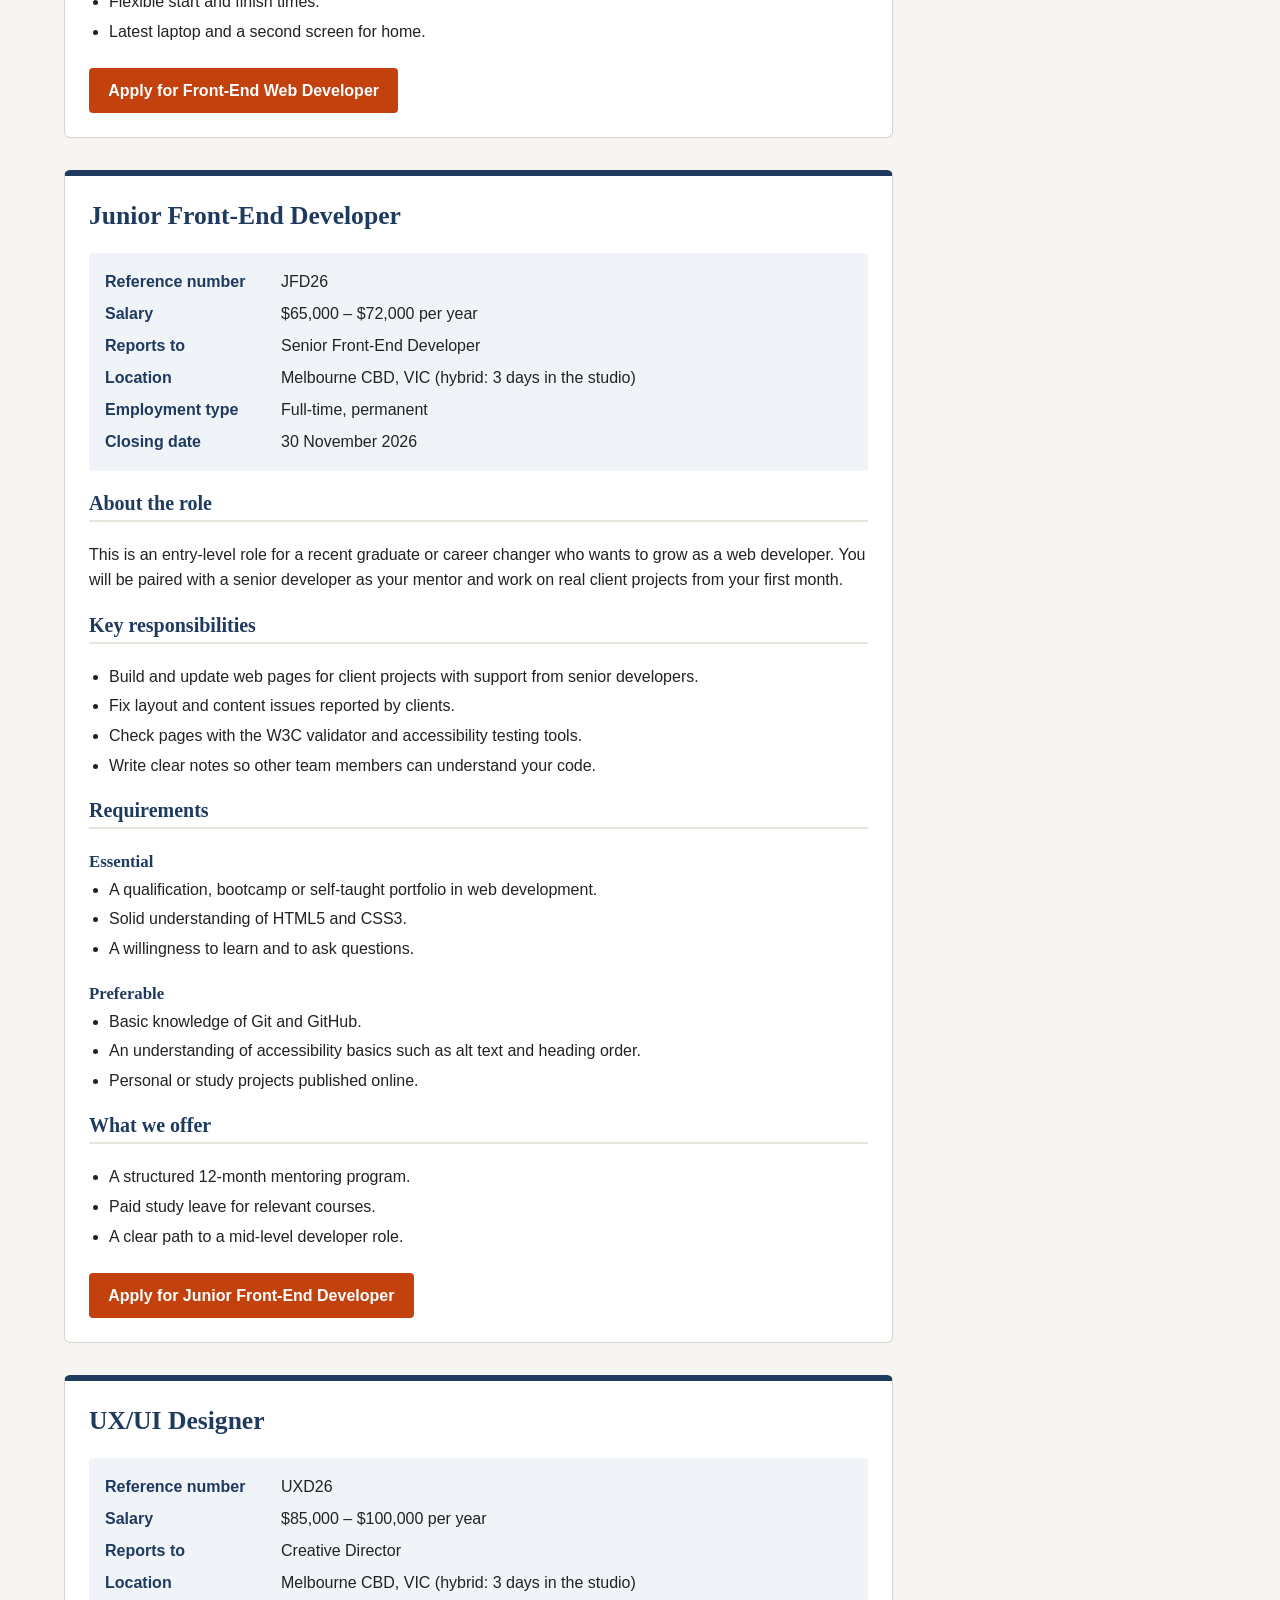
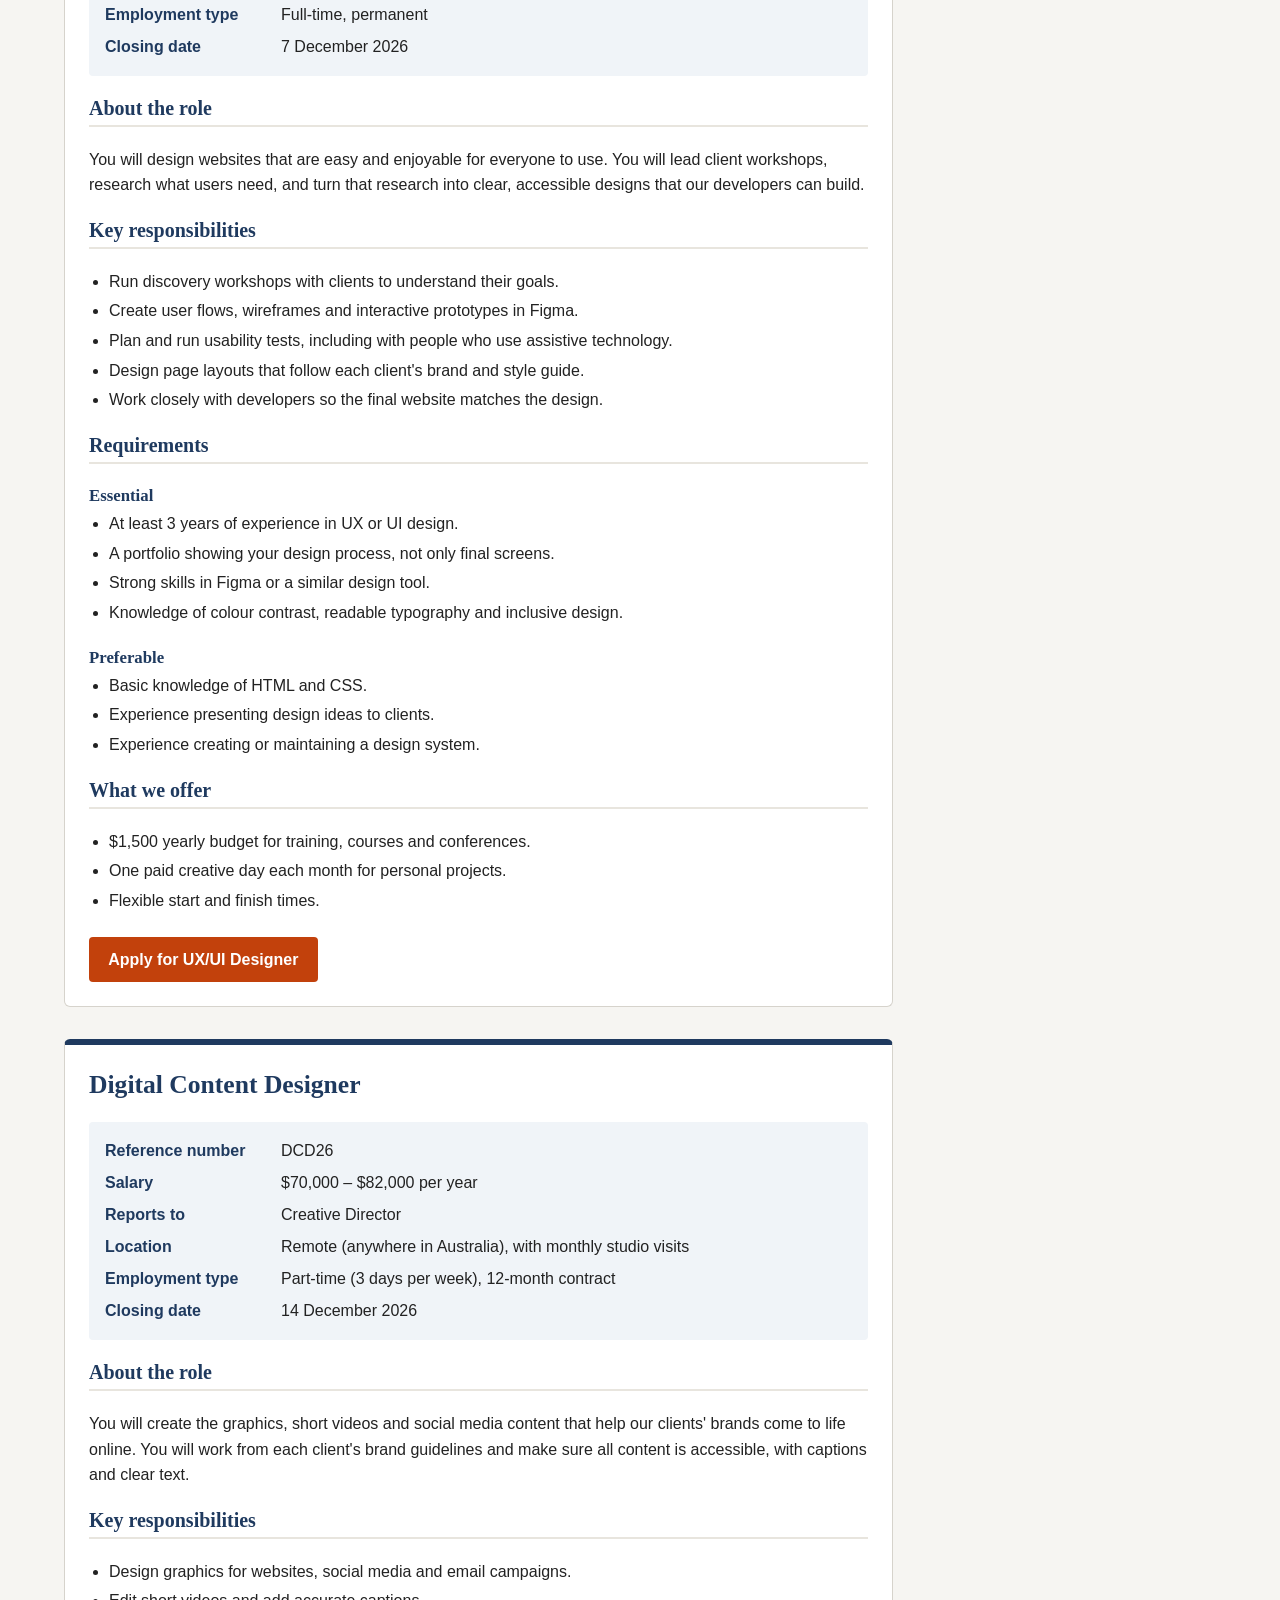
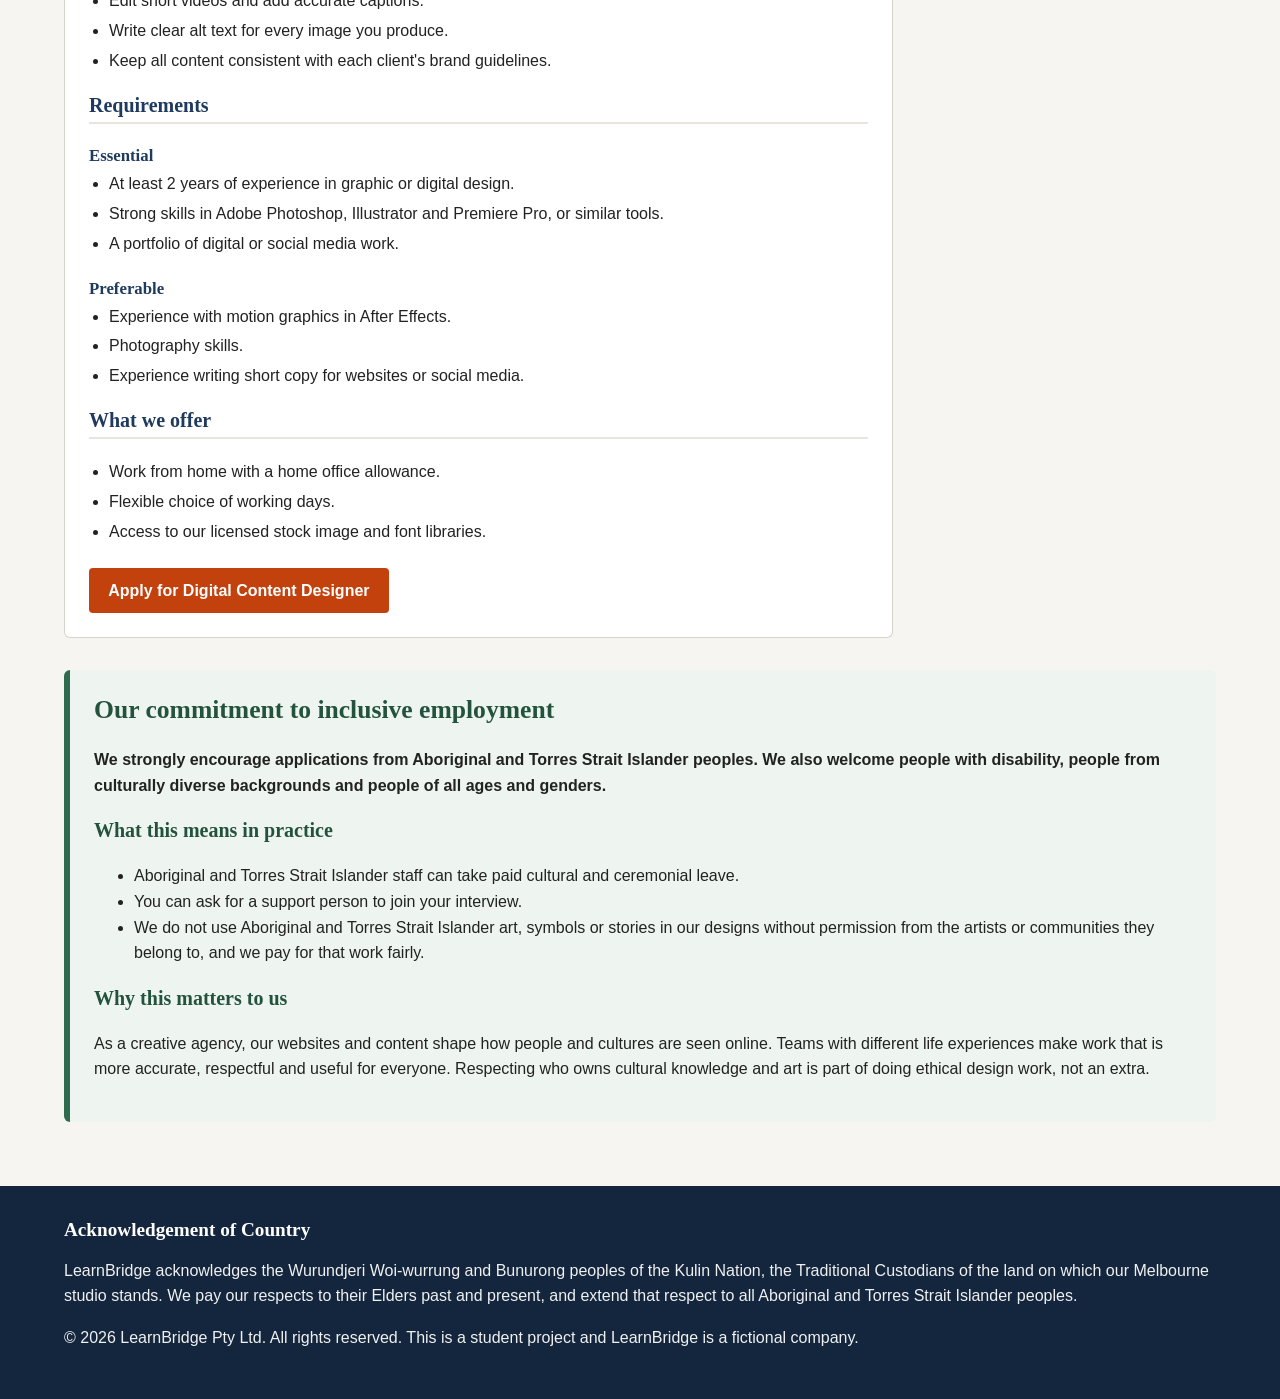
==== commit 0915c756: "Mark up reference numbers" ====
--- a/jobs.html
+++ b/jobs.html
@@ -6,13 +6,30 @@
 
   created: 10/05/2026
 
-  last modified: 10/29/2026
-
-  description: 4 job descriptions available at LearnBridge and a how to apply sidebar
+  last modified: 11/18/2026
+
+  description: Job Descriptions page for LearnBridge. 
+               Lists 4 open roles, a "How to apply" sidebar 
+               and the agency's inclusive employment statement.
+
+  acknowledgements: see the comment inside the head.
 -->
 <html lang="en">
 <head>
   <meta charset="UTF-8">
+
+  <!--
+    Acknowledgements
+    - Salary ranges were checked against Payscale (Melbourne salary data, 2026)
+      and the Robert Half 2026 Salary Guide (Melbourne).
+    - Acknowledgement of Country wording follows the Traditional Custodians
+      named by the City of Melbourne (Wurundjeri Woi-wurrung and Bunurong
+      peoples of the Kulin Nation).
+    - Generative AI (Claude, by Anthropic) was used to review this page against
+      the assignment rubric and to help with layout.
+      All content was checked and edited by the author.
+  -->
+
   <meta name="viewport" content="width=device-width, initial-scale=1.0">
   <meta name="description" content="Job vacancies at LearnBridge, a creative digital media agency: front-end developers, UX/UI designer and digital content designer.">
   <meta name="keywords" content="LearnBridge, jobs, careers, front-end developer, UX designer, UI designer, digital content, creative agency">
@@ -45,12 +62,13 @@
 </head>
  
 <body>
+  <!-- Skip link -->
   <a class="skip-link" href="#main">Skip to main content</a>
   
-  <!-- Common menu  -->
+  <!-- Common header and menu  -->
   <header class="site-header">
     <p class="logo">LearnBridge Careers</p>
-    <nav aria-label="Menu">
+    <nav aria-label="Main navigation">
       <ul class="menu">
         <li><a href="index.html">Home</a></li>
         <li><a href="jobs.html" aria-current="page">Job Descriptions</a></li>
@@ -62,23 +80,25 @@
  
   <main id="main">
     
-    <!-- Page intro  -->
+    <!-- Page intro -->
     <section class="page-intro">
       <h1>Job Descriptions</h1>
       <p>LearnBridge is a creative digital media agency in Melbourne. We design websites, build brands and produce digital content for clients in education, health, the arts and small business. Our team of 24 designers, developers and content creators works closely with each client from first sketch to launch.</p>
       <p>We are growing and have four roles open. Read the details below, note the reference number, then <a href="apply.html">submit your application</a>.</p>
     </section>
 
-    <nav class="job-links" aria-label="Jobs on this page">
-      <h2>Current vacancies</h2>
+    <!-- In-page menu -->
+    <nav class="job-links" aria-labelledby="vacancies-heading">
+      <h2 id="vacancies-heading">Current vacancies</h2>
       <ul>
-        <li><a href="#FED26">Front-End Web Developer (FED26)</a></li>
-        <li><a href="#JFD26">Junior Front-End Developer (JFD26)</a></li>
-        <li><a href="#UXD26">UX/UI Designer (UXD26)</a></li>
-        <li><a href="#DCD26">Digital Content Designer (DCD26)</a></li>
+        <li><a href="#FED26">Front-End Web Developer <span class="ref-code">FED26</span></a></li>
+        <li><a href="#JFD26">Junior Front-End Developer <span class="ref-code">JFD26</span></a></li>
+        <li><a href="#UXD26">UX/UI Designer <span class="ref-code">UXD26</span></a></li>
+        <li><a href="#DCD26">Digital Content Designer <span class="ref-code">DCD26</span></a></li>
       </ul>
     </nav>
  
+    <!-- Two columns: job list on the left, aside floated on the right -->
     <div class="jobs-layout">
       <div class="job-list">
 
@@ -88,7 +108,7 @@
  
           <dl class="job-summary">
             <dt>Reference number</dt>
-            <dd>FED26</dd>
+            <dd><span class="ref-code">FED26</span></dd>
             <dt>Salary</dt>
             <dd>$90,000 &ndash; $105,000 per year</dd>
             <dt>Reports to</dt>
@@ -152,7 +172,7 @@
  
           <dl class="job-summary">
             <dt>Reference number</dt>
-            <dd>JFD26</dd>
+            <dd><span class="ref-code">JFD26</span></dd>
             <dt>Salary</dt>
             <dd>$65,000 &ndash; $72,000 per year</dd>
             <dt>Reports to</dt>
@@ -214,7 +234,7 @@
  
           <dl class="job-summary">
             <dt>Reference number</dt>
-            <dd>UXD26</dd>
+            <dd><span class="ref-code">UXD26</span></dd>
             <dt>Salary</dt>
             <dd>$85,000 &ndash; $100,000 per year</dd>
             <dt>Reports to</dt>
@@ -278,7 +298,7 @@
  
           <dl class="job-summary">
             <dt>Reference number</dt>
-            <dd>DCD26</dd>
+            <dd><span class="ref-code">DCD26</span></dd>
             <dt>Salary</dt>
             <dd>$70,000 &ndash; $82,000 per year</dd>
             <dt>Reports to</dt>
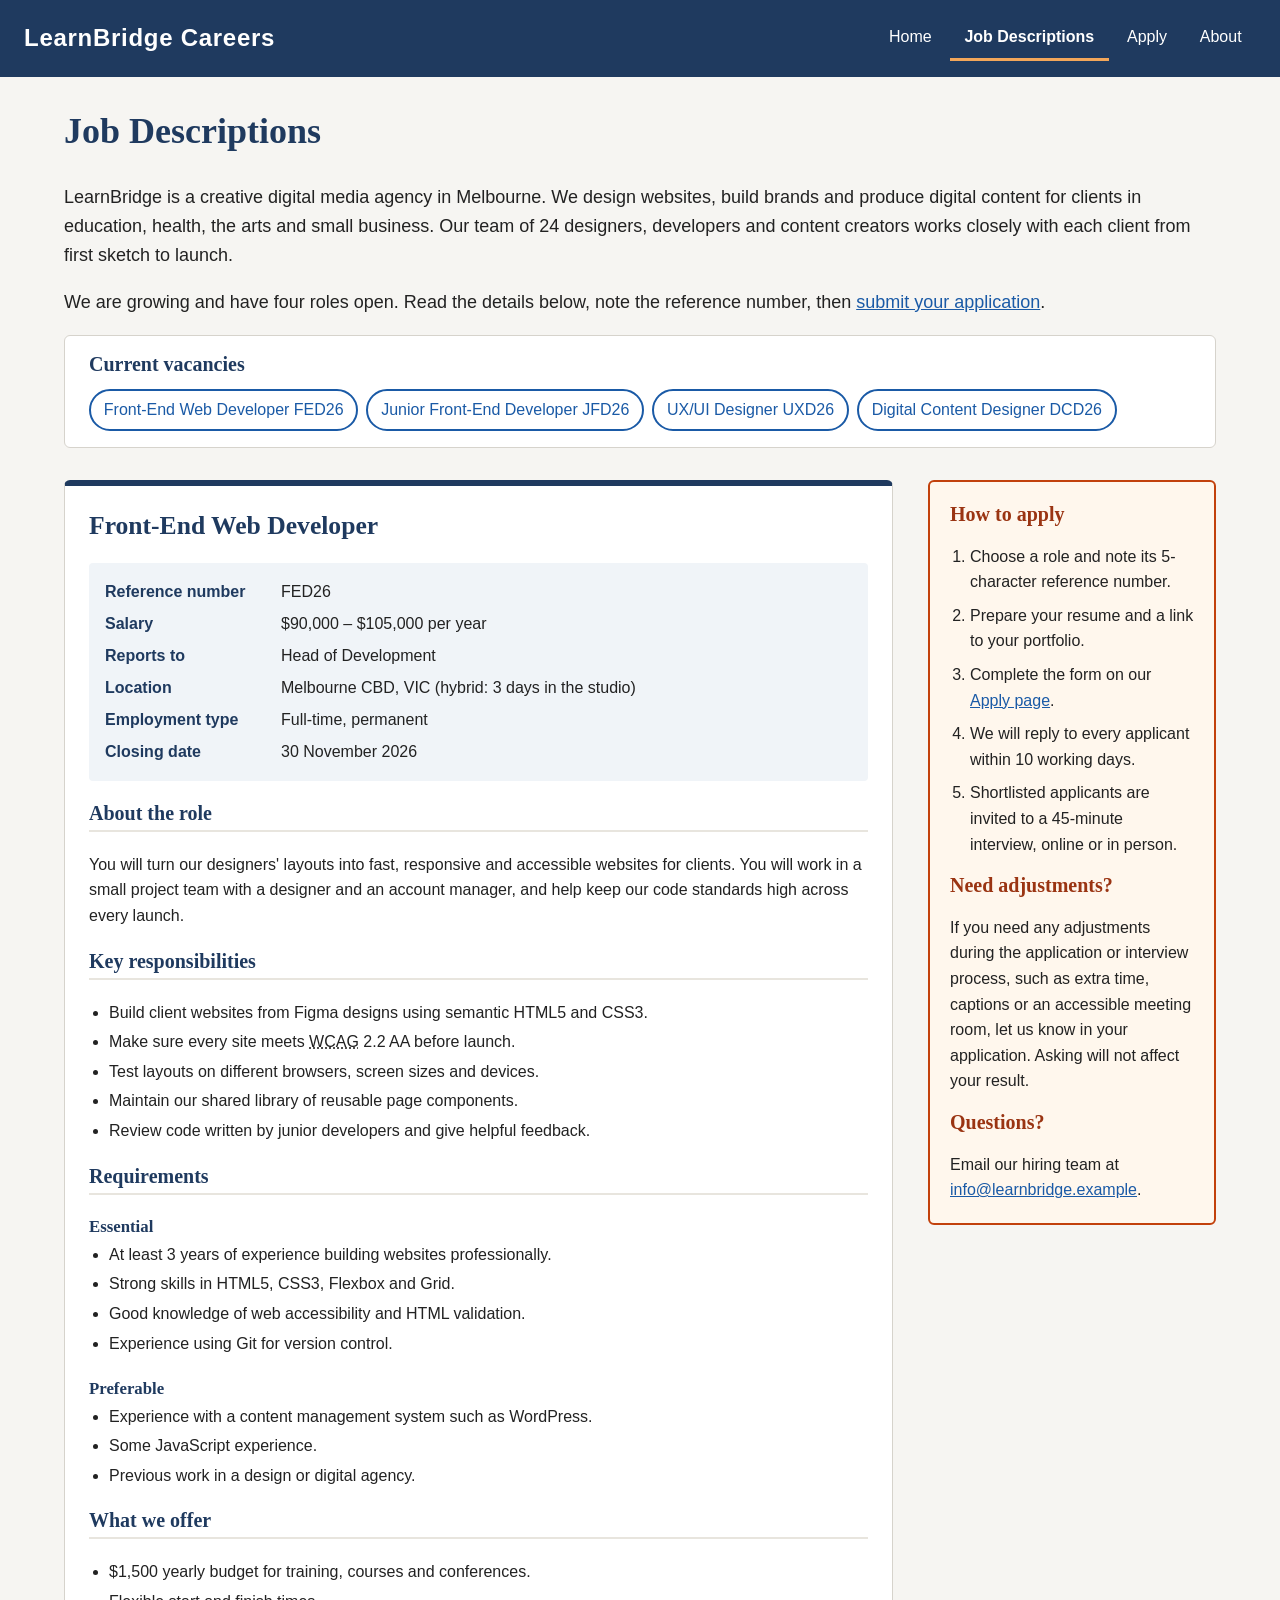
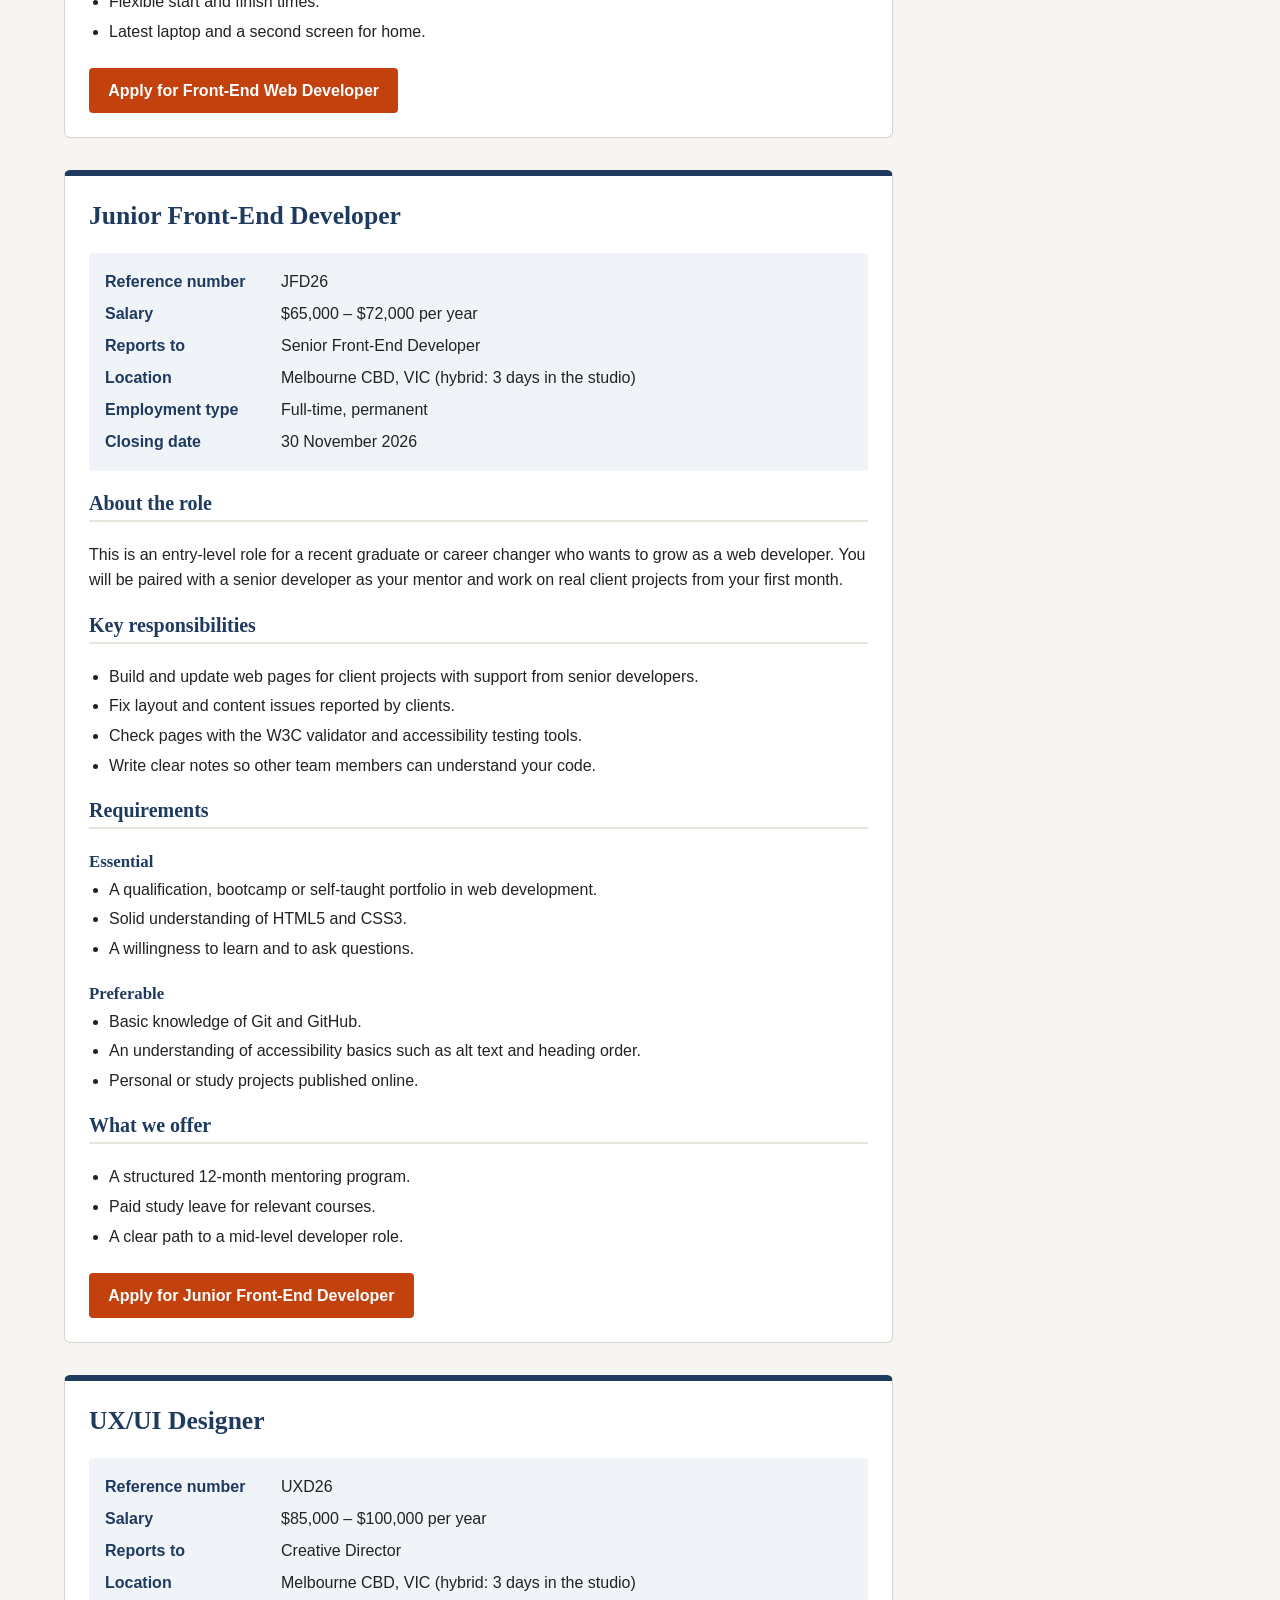
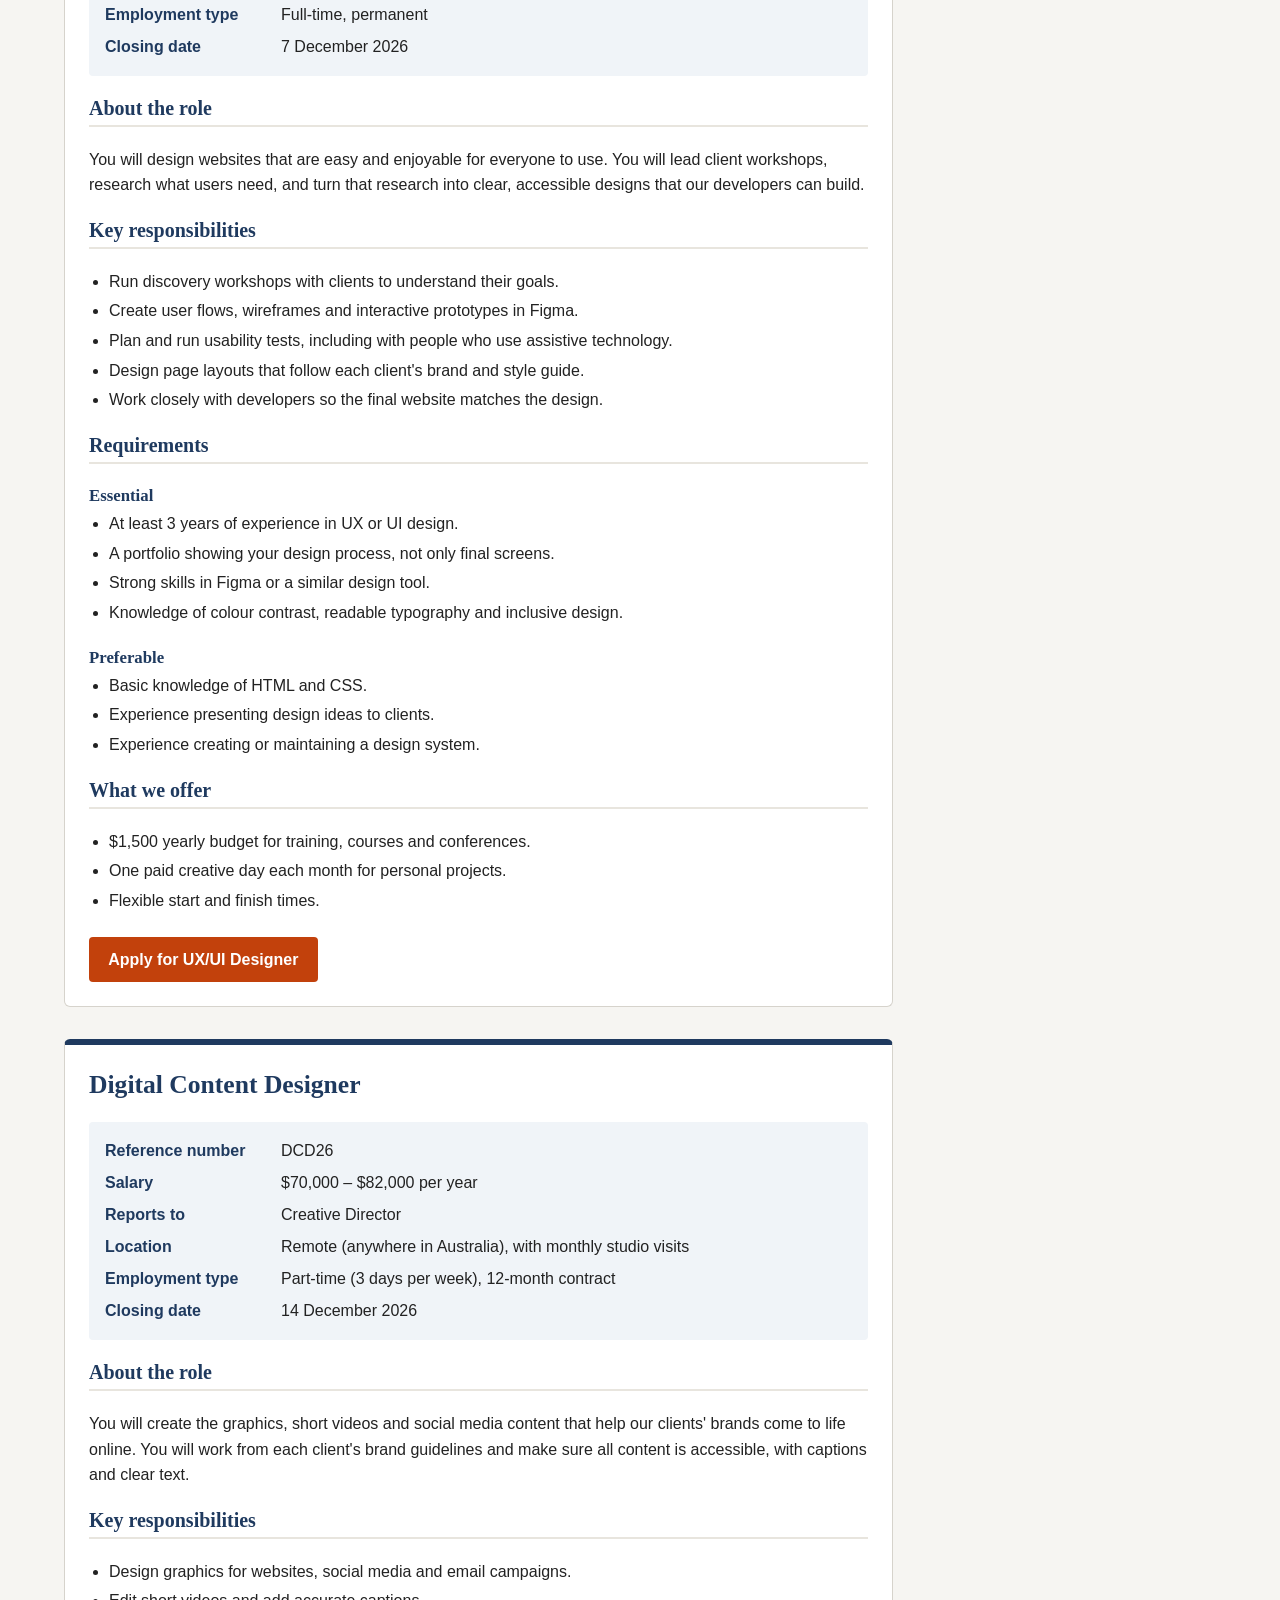
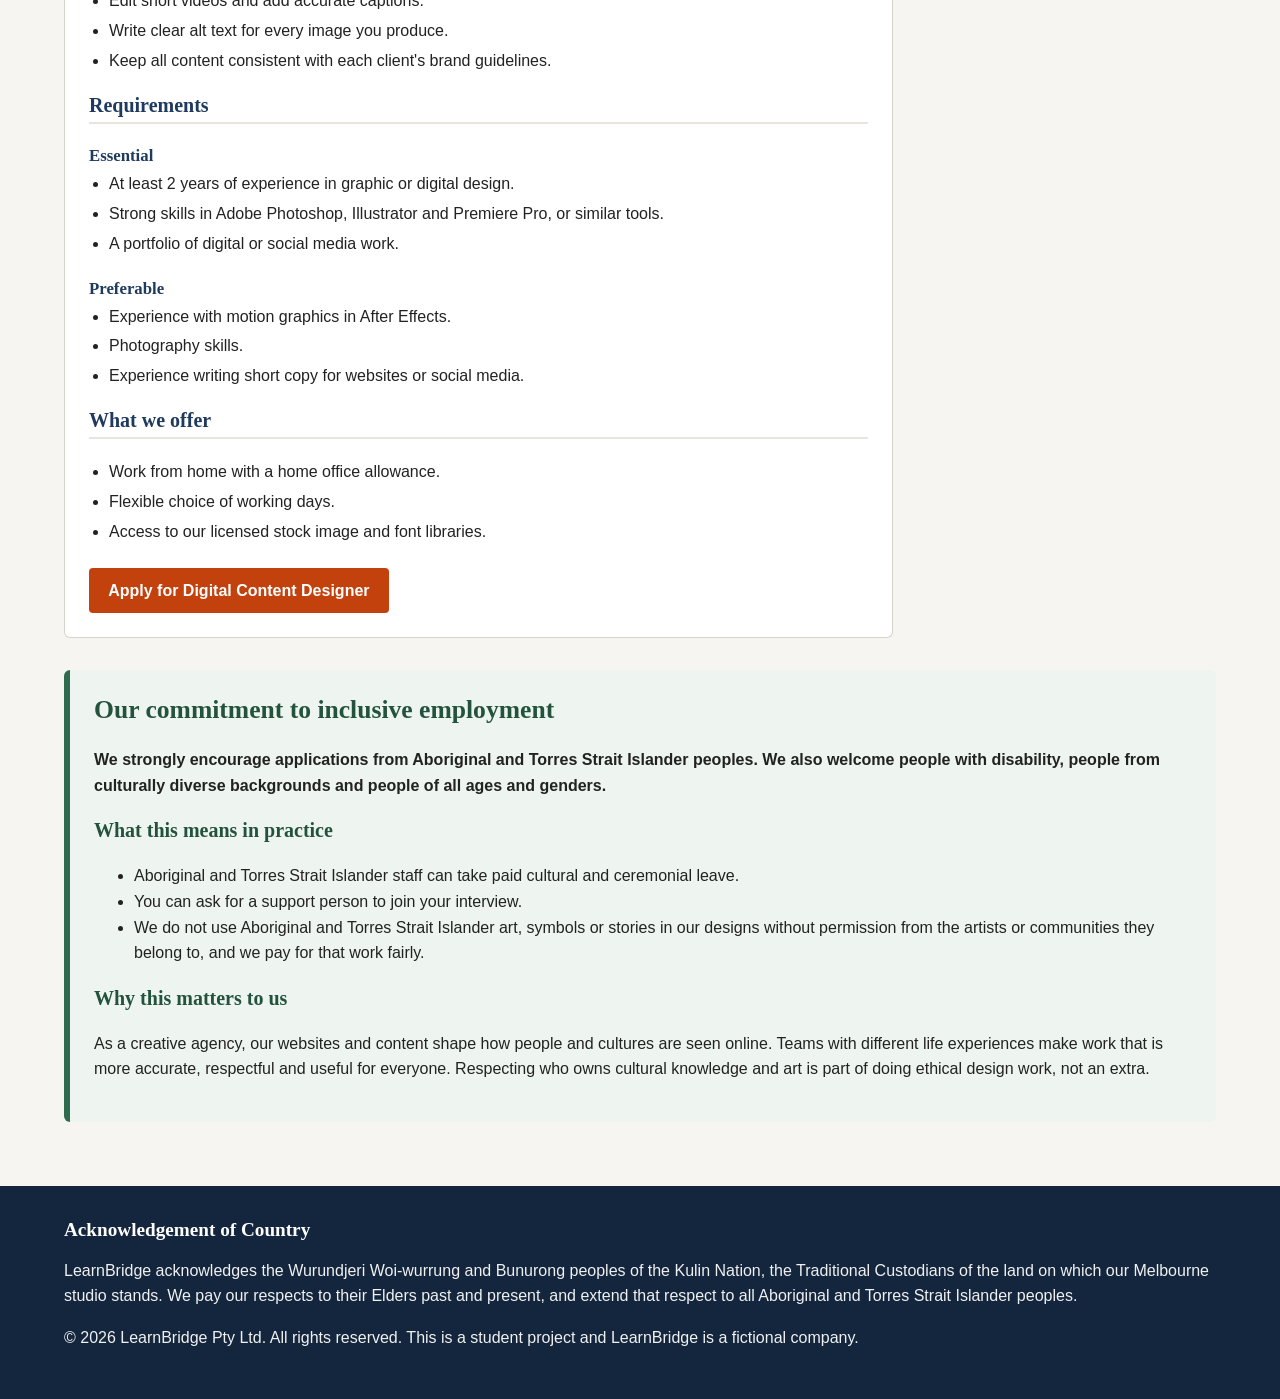
==== commit a07dff70: "Add contact details to the aside" ====
--- a/jobs.html
+++ b/jobs.html
@@ -356,7 +356,8 @@
  
       </div>
  
-      <!-- Sidebar - Extra Info -->
+      <!-- Sidebar - Extra Info
+           Floated right at 25% width in styles.css. -->
       <aside class="sidebar" aria-label="Application information">
         <h2>How to apply</h2>
         <ol>
@@ -369,6 +370,9 @@
  
         <h2>Need adjustments?</h2>
         <p>If you need any adjustments during the application or interview process, such as extra time, captions or an accessible meeting room, let us know in your application. Asking will not affect your result.</p>
+
+        <h2>Questions?</h2>
+        <p>Email our hiring team at <a href="mailto:info@learnbridge.example">info@learnbridge.example</a>.</p>
       </aside>
  
     </div>
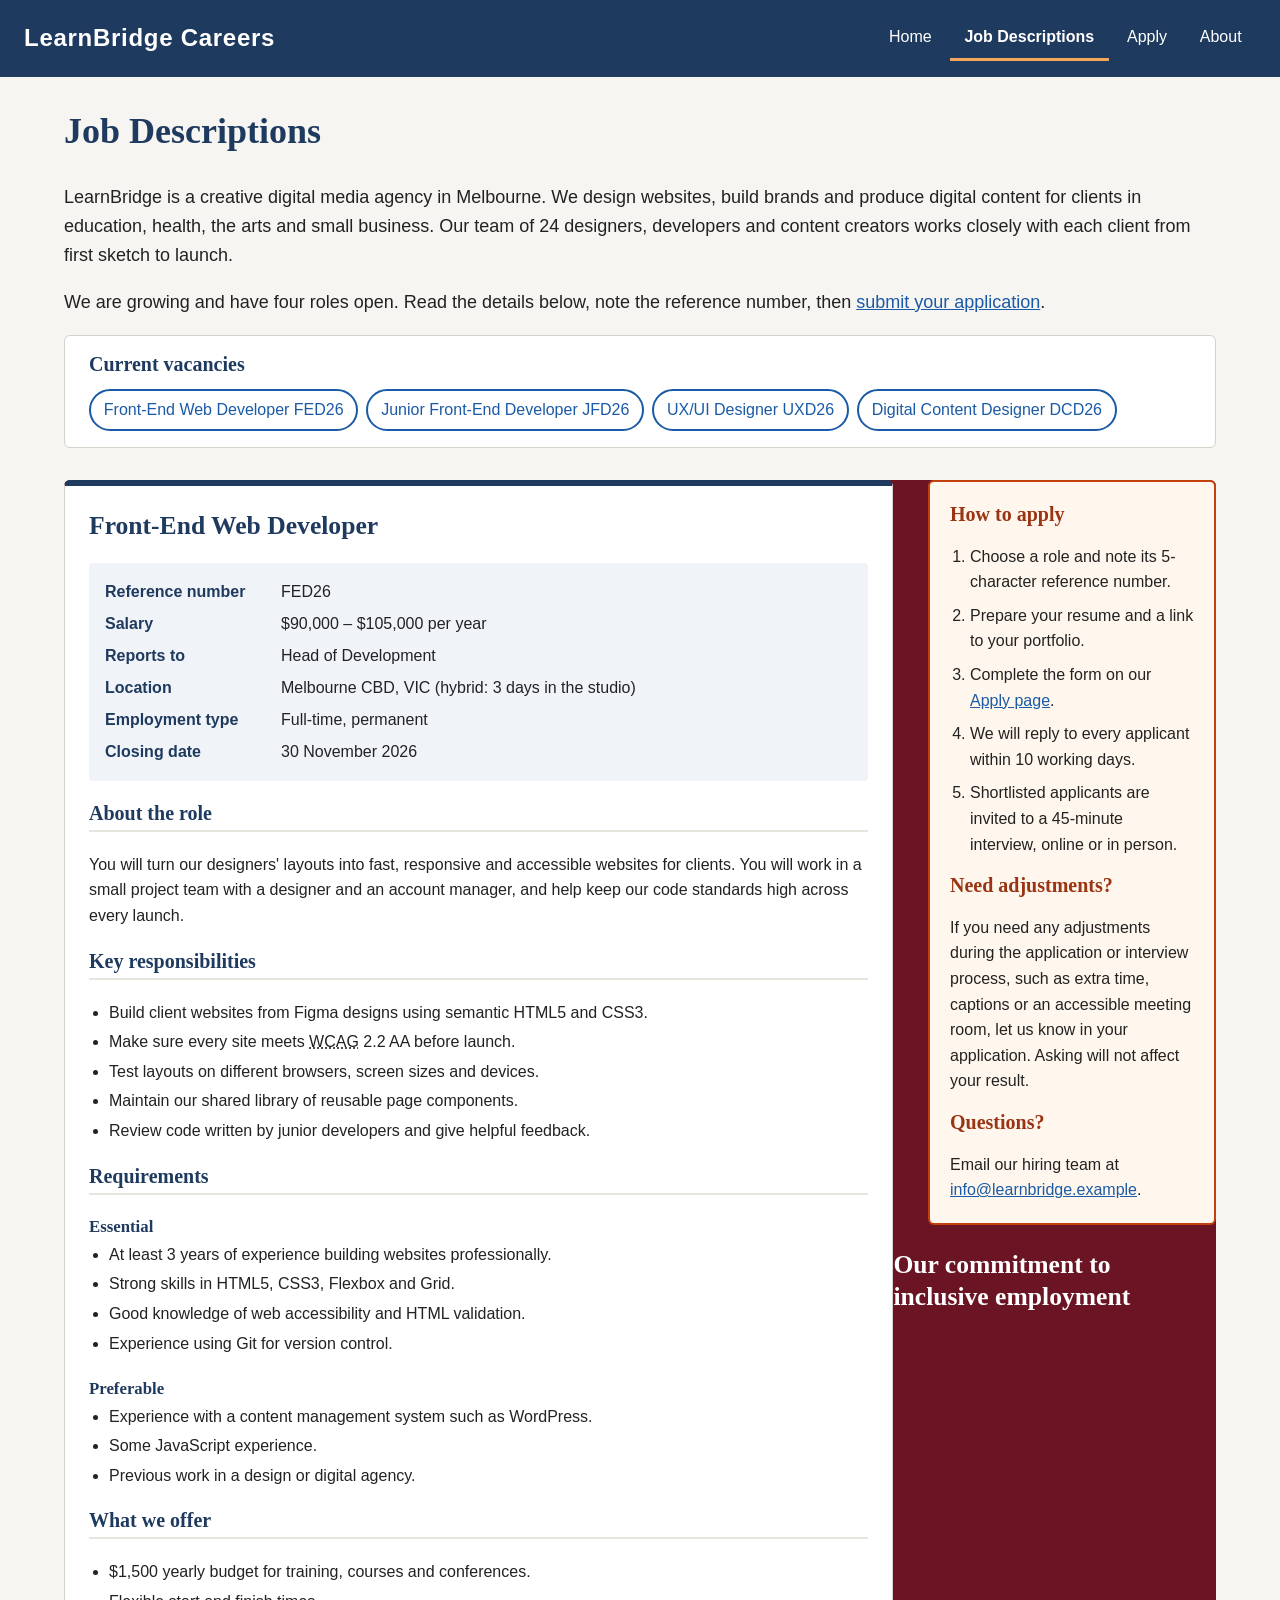
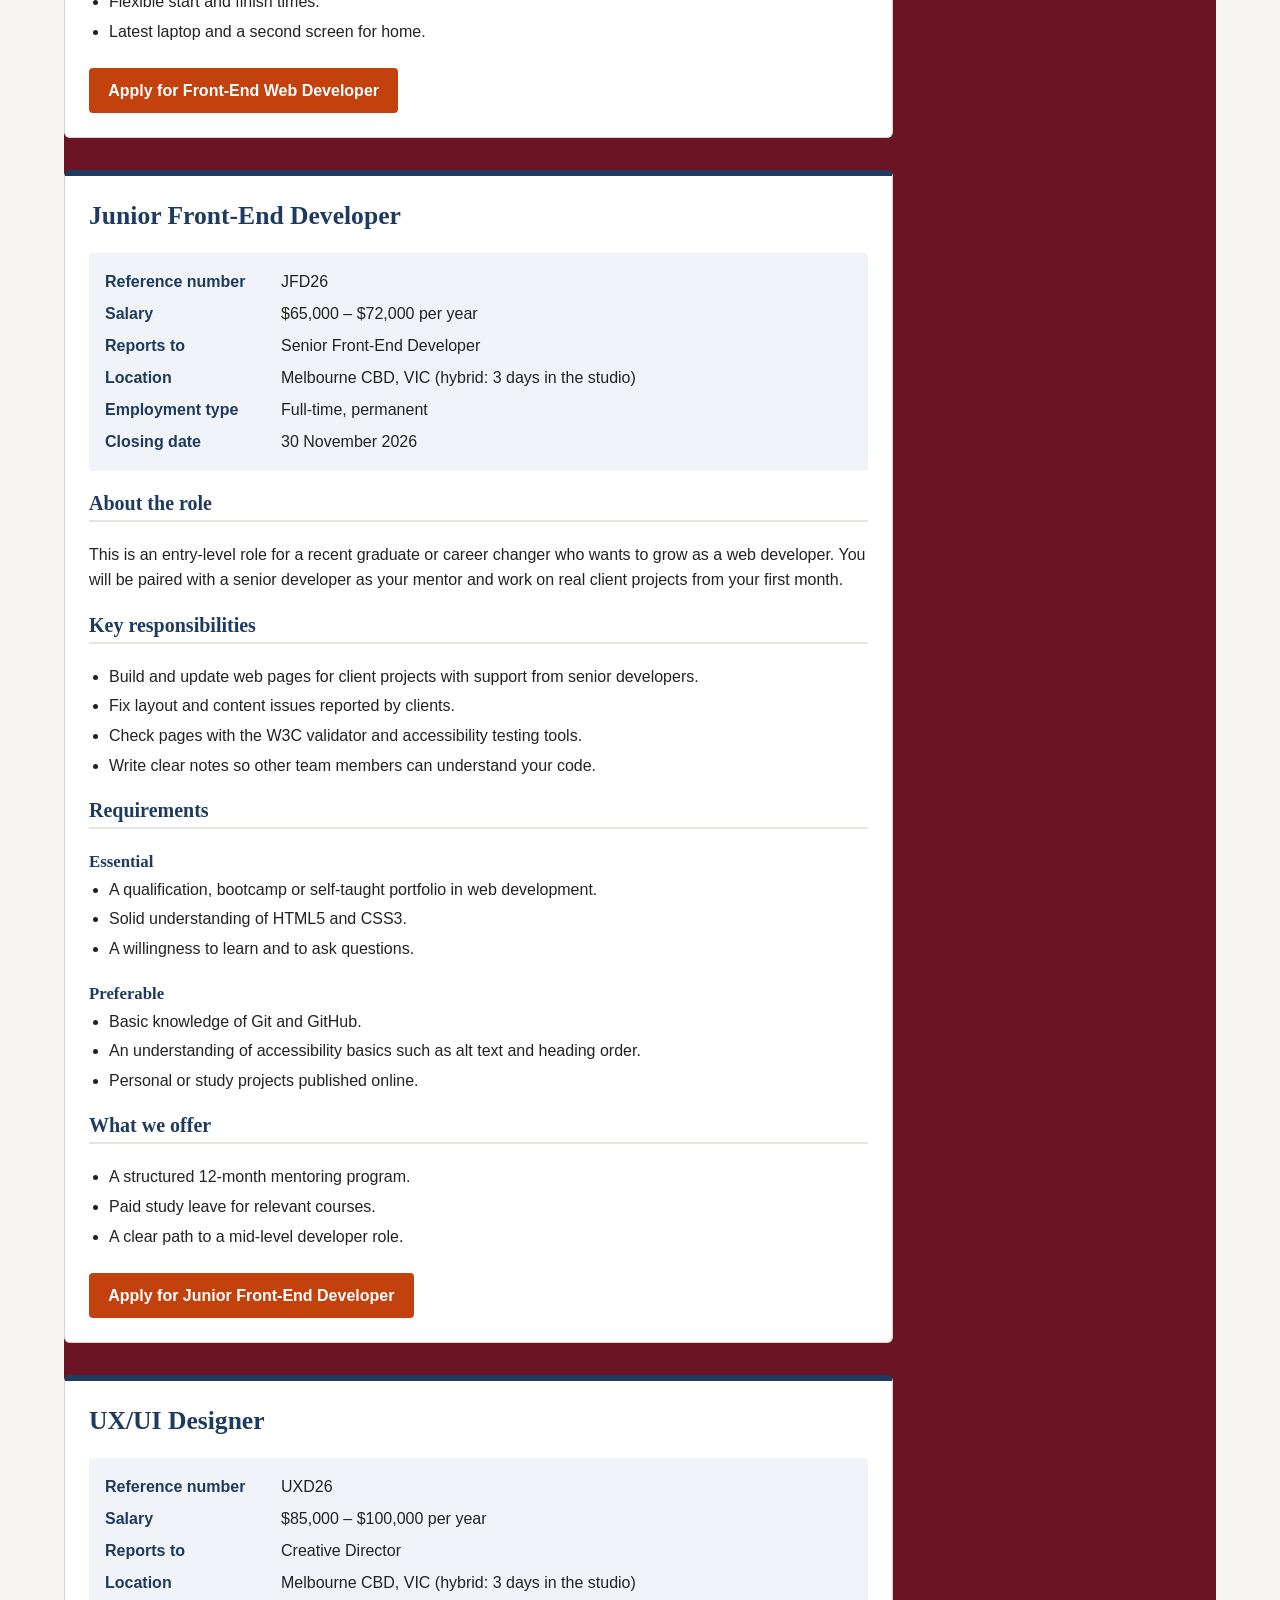
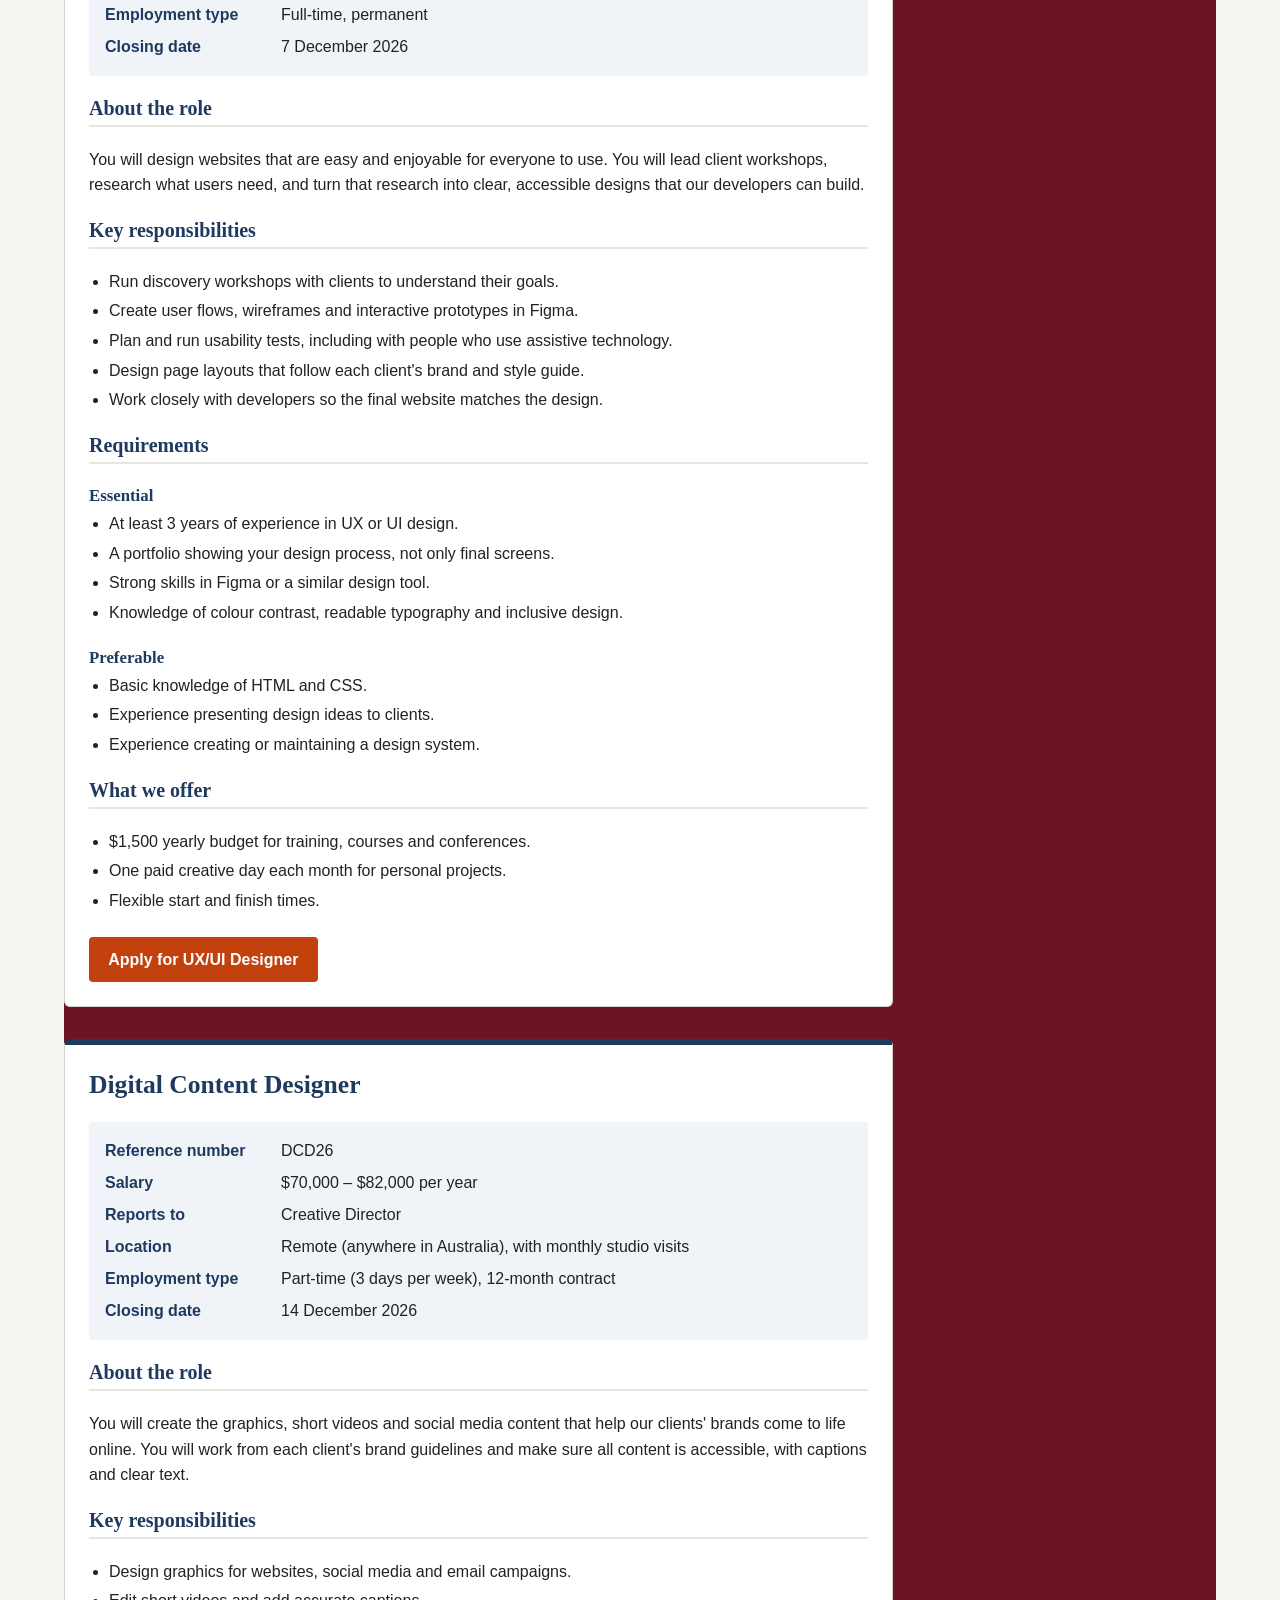
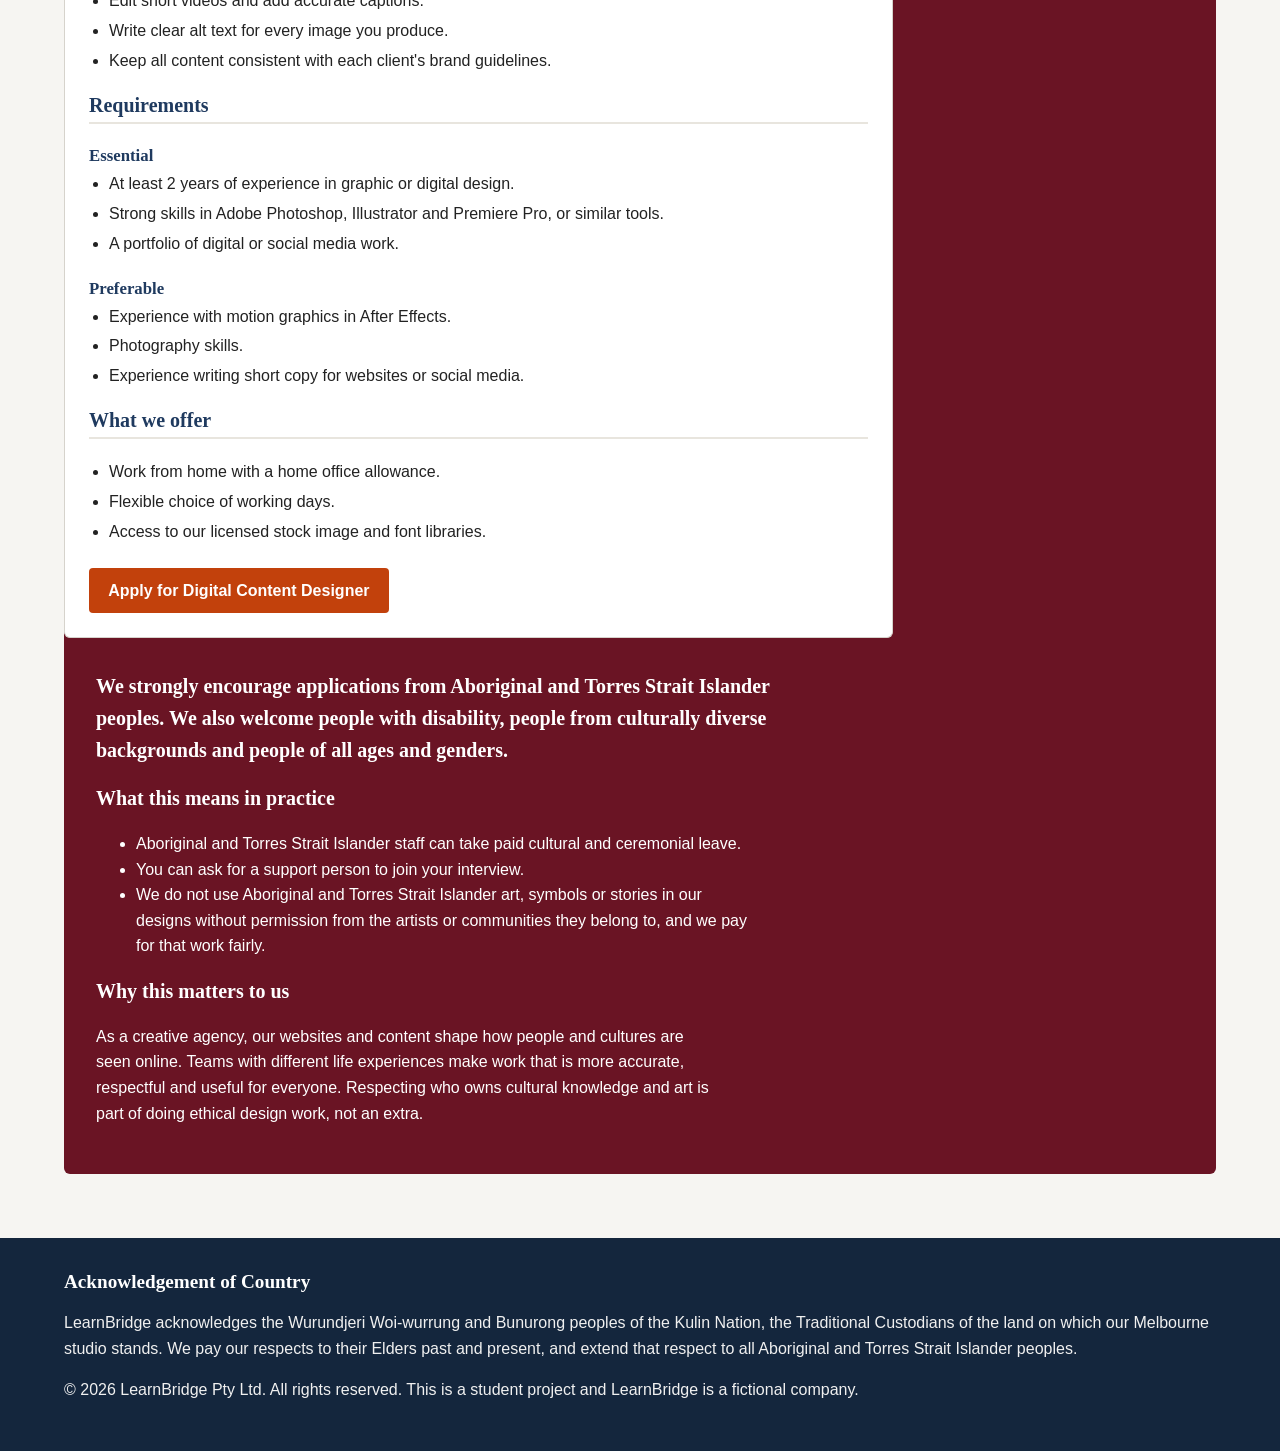
==== commit f12a5d7e: "Restyle inclusion panel to match site palette, moved clear: both to stylesheet and improve readabili" ====
--- a/jobs.html
+++ b/jobs.html
@@ -40,20 +40,29 @@
   <style>
     .inclusion {
       margin-top: 1rem;
-      padding: 1.5rem;
-      background-color: #eef5f0;
-      border-left: 6px solid #2f6b4f;
+      padding: 2rem;
+      color: #ffffff;
+      background-color: #6a1424;
       border-radius: 6px;
-      clear: both;
     }
  
     .inclusion h2,
     .inclusion h3 {
-      color: #24533d;
+      color: #ffffff;
     }
  
     .inclusion h2 {
       margin-top: 0;
+    }
+
+    .inclusion h2 + p {
+      font-family: Georgia, "Times New Roman", serif;
+      font-size: 1.25rem;
+    }
+
+    .inclusion p,
+    .inclusion li {
+      max-width: 70ch;
     }
   </style>
   
--- a/styles/styles.css
+++ b/styles/styles.css
@@ -2,13 +2,19 @@
 
 filename: styles.css  
 
-author: Minh Nguyen
+author: Minh Nguyen (sections 1 to 5, and 9)
+        Sections 6 to 8 were written by the respective group members.
 
 created: 10/23/2026
 
-last modified: 10/29/2026
-
-description: This file contains the CSS for the website, including all 4 pages.
+last modified: 18/11/2026
+
+description: The external stylesheet for the LearnBridge Careers
+             website. Styles all 4 pages.
+
+acknowledgements: Generative AI (Claude, by Anthropic) was used to review
+                  sections 4 to help with layout.
+                  All code was checked and edited by the author.
 
 Contents
     1.  Colour reference
@@ -16,25 +22,47 @@
     3.  Header and main menu (all pages)
     4.  Footer (all pages)
     5.  Jobs page (jobs.html)
-    6.  Home page (index.html)   - to be added by teammate
-    7.  Apply page (apply.html)  - to be added by teammate
-    8.  About page (about.html)  - to be added by teammate
+    6.  Home page (index.html)
+    7.  Apply page (apply.html)
+    8.  About page (about.html)
     9.  Accessibility: skip link and keyboard focus
 */
  
  
 /* 
     1. Colour reference
-    #1f3a5f  dark blue   - header, headings
-    #14263d  navy        - footer background
-    #1a5aa6  blue        - links
-    #c2410c  orange      - buttons, accents
-    #9a3412  dark orange - button hover, aside headings
-    #fff7ed  light peach - aside background
-    #f6f5f2  off-white   - page background
-    #222222  near-black  - body text
-    #ffdd57  yellow      - keyboard focus highlight
+    Pallete use guide:
+    - Dark red: header, headings and card borders.
+    - Bright red: filled background with white text on top (buttons).
+    - Brass: thin lines, borders and small headings.
+
+    Reds
+    #6a1424  dark red     - header, headings, job card top border
+    #360a12  deep maroon  - footer background
+    #8a2a3a  mid red      - menu link hover
+    #a11d33  link red     - links
+    #b3202f  bright red   - button background
+    #8c1826  button red   - button background on hover
+    #f5edea  pale blush   - job summary and vacancy link backgrounds
+
+    Brass
+    #b07d2b  brass        - accent lines
+    #7a5312  dark brass   - aside headings, reference code text, step numbers
+    #e3b765  light brass  - underline for the current page in the menu
+    #fbf4e4  cream        - aside and reference code background
+
+    Neutrals
+    #f6f5f2  off-white    - page background
+    #ffffff  white        - cards, text on dark backgrounds
+    #d6d3cc  grey         - card borders
+    #e8e5de  light grey   - line under job section headings
+    #222222  near-black   - body text
+    #111111  black        - keyboard focus outline
+
+    Highlight
+    #ffdd57  yellow       - keyboard focus highlight, footer link hover
 */
+
 
 /* 2. Base styles (all pages) */
 
